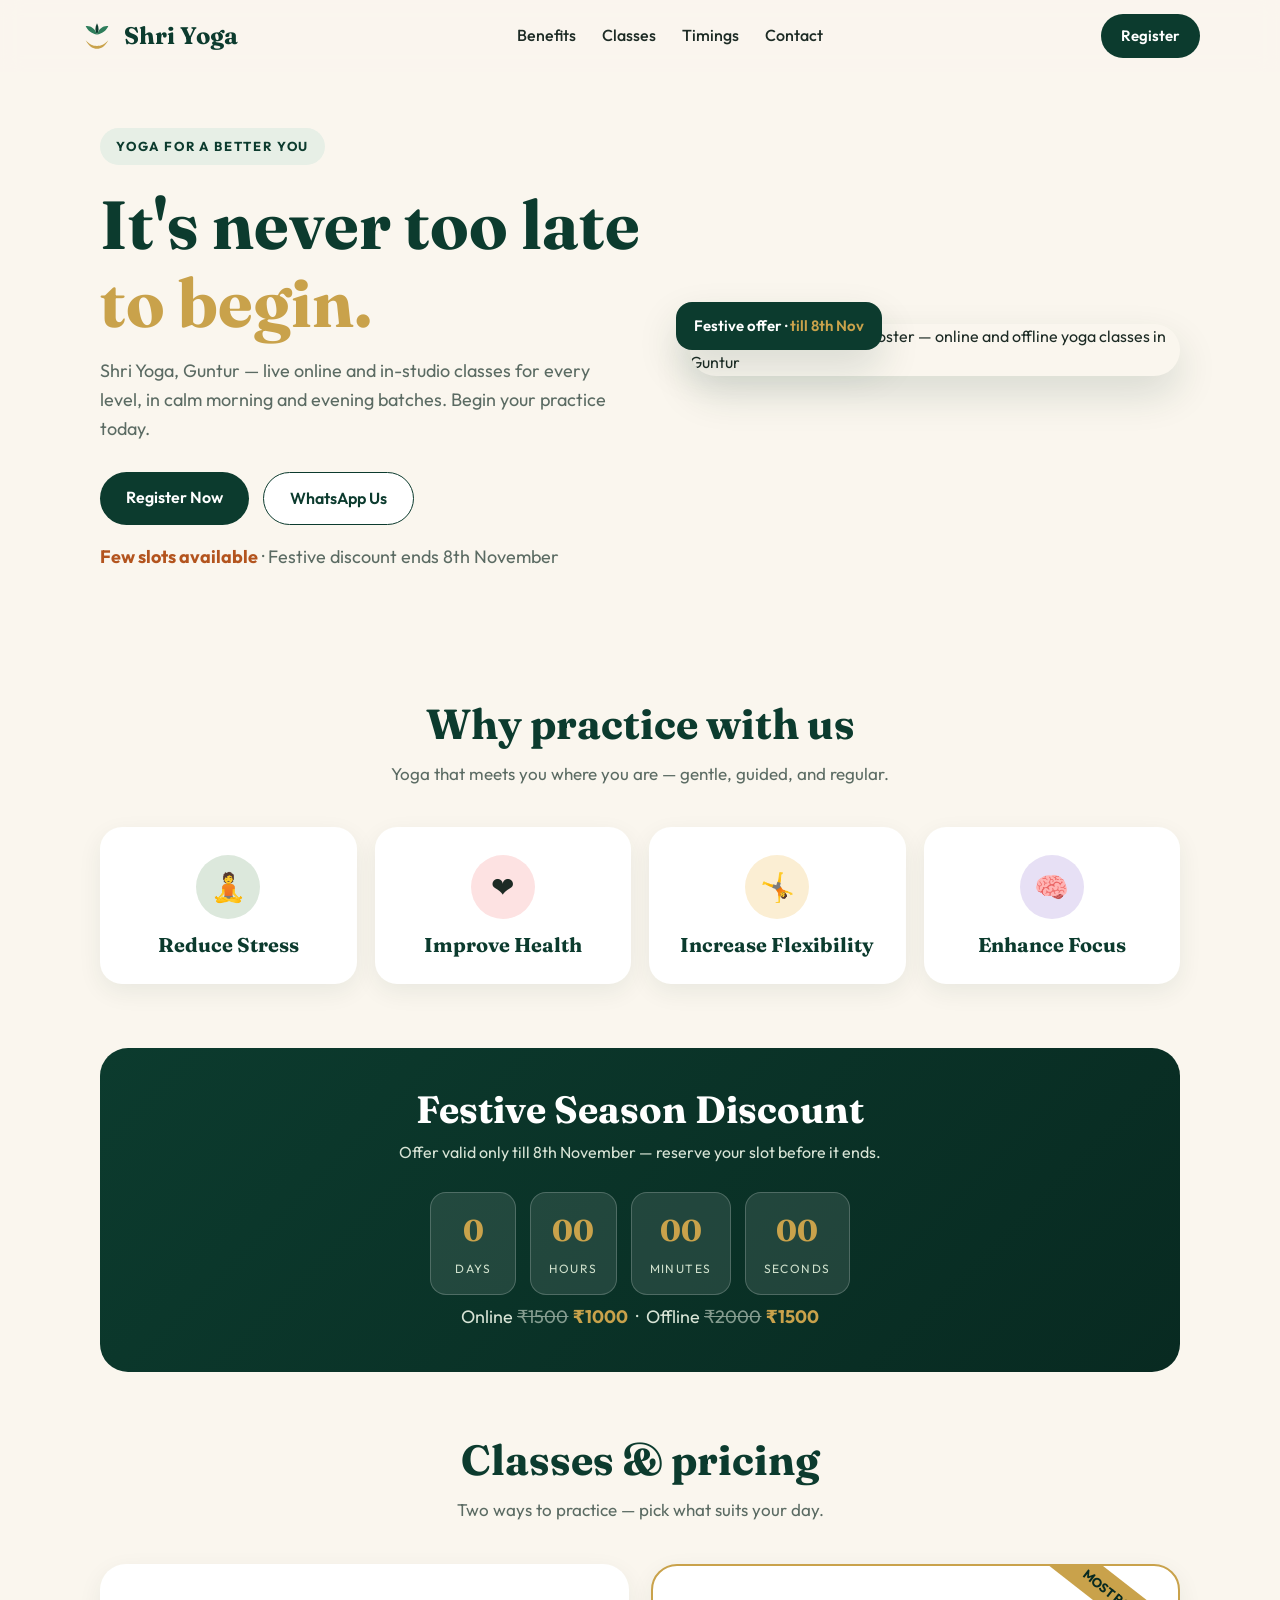
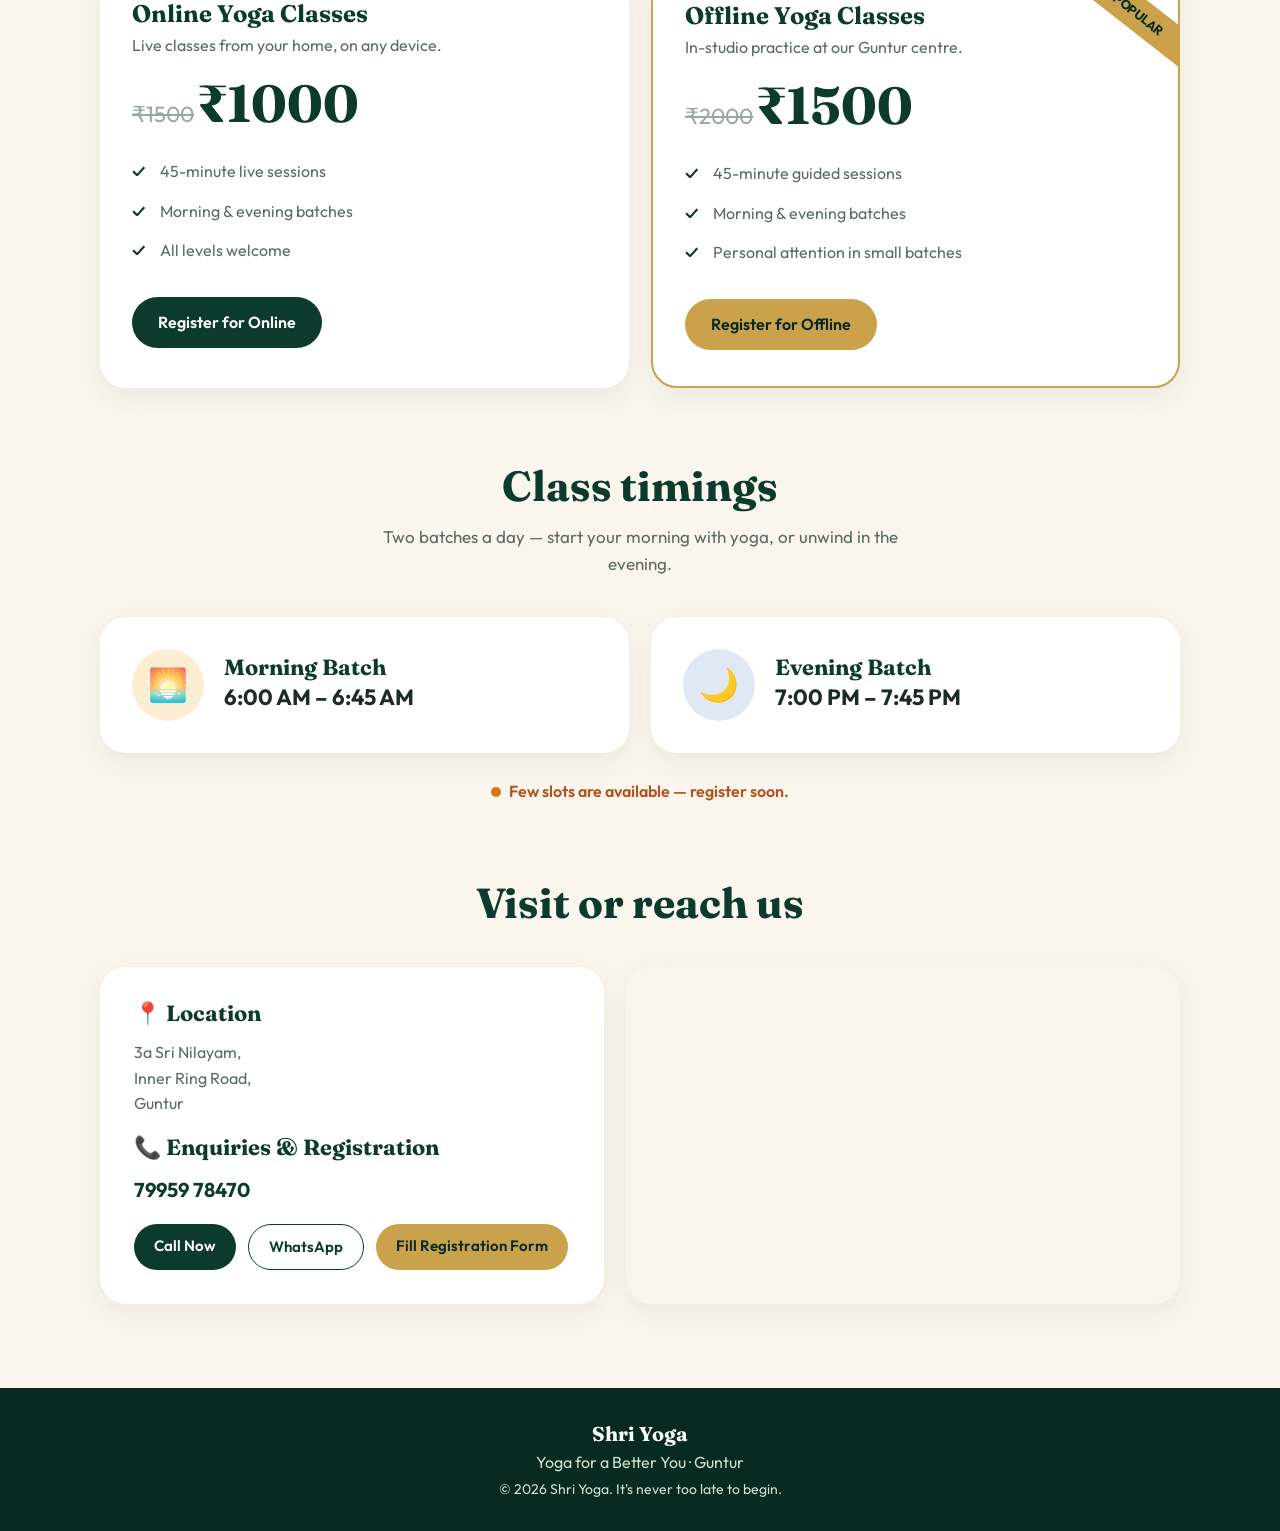
==== index.html @ a04694d4 "initial commit (seed)" ====
<!DOCTYPE html>
<html lang="en">
<head>
<meta charset="UTF-8">
<meta name="viewport" content="width=device-width, initial-scale=1.0">
<title>Shri Yoga, Guntur — Yoga for a Better You</title>
<meta name="description" content="Shri Yoga, Guntur. Online and offline yoga classes, morning and evening batches. Festive season discount till 8th November. It's never too late to begin.">
<link rel="preconnect" href="https://fonts.googleapis.com">
<link rel="preconnect" href="https://fonts.gstatic.com" crossorigin>
<link href="https://fonts.googleapis.com/css2?family=Fraunces:opsz,wght@9..144,500;9..144,600;9..144,700&family=Outfit:wght@400;500;600;700&display=swap" rel="stylesheet">
<style>
  :root{
    --green:#0c3b2e; --green-dark:#082a21; --green-soft:#e7efe6;
    --cream:#faf6ee; --cream-2:#f3ecdd; --gold:#c9a24b; --gold-soft:#f3e9c8;
    --ink:#1d2b25; --muted:#5b6b63; --white:#ffffff;
    --shadow:0 18px 40px rgba(12,59,46,.14); --radius:22px;
  }
  *{margin:0;padding:0;box-sizing:border-box}
  html{scroll-behavior:smooth}
  body{font-family:'Outfit',system-ui,sans-serif;background:var(--cream);color:var(--ink);line-height:1.6;overflow-x:hidden}
  h1,h2,h3{font-family:'Fraunces',Georgia,serif;color:var(--green);line-height:1.15}
  a{color:inherit}
  .wrap{max-width:1120px;margin:0 auto;padding:0 20px}
  /* Nav */
  nav{position:sticky;top:0;z-index:50;background:rgba(250,246,238,.9);backdrop-filter:blur(10px);transition:box-shadow .3s}
  nav.scrolled{box-shadow:0 8px 30px rgba(12,59,46,.12)}
  .nav-in{display:flex;align-items:center;justify-content:space-between;padding:14px 0}
  .logo{display:flex;align-items:center;gap:10px;font-family:'Fraunces',Georgia,serif;font-size:24px;font-weight:700;color:var(--green);text-decoration:none}
  .logo svg{width:34px;height:34px}
  .nav-links{display:flex;gap:26px;list-style:none}
  .nav-links a{text-decoration:none;font-weight:500;color:var(--ink)}
  .nav-links a:hover{color:var(--green)}
  .btn{display:inline-block;background:var(--green);color:#fff;text-decoration:none;font-weight:600;padding:13px 26px;border-radius:999px;transition:transform .25s,box-shadow .25s,background .25s}
  .btn:hover{transform:translateY(-2px);box-shadow:0 12px 24px rgba(12,59,46,.28);background:var(--green-dark)}
  .btn.gold{background:var(--gold);color:var(--green-dark)}
  .btn.gold:hover{background:#b8913a}
  .btn.light{background:#fff;color:var(--green);border:1.5px solid var(--green)}
  .btn.small{padding:10px 20px;font-size:15px}
  /* Hero */
  .hero{padding:56px 0 64px;position:relative}
  .hero-grid{display:grid;grid-template-columns:1.05fr .95fr;gap:48px;align-items:center}
  .eyebrow{display:inline-block;background:var(--green-soft);color:var(--green);font-weight:700;letter-spacing:.14em;text-transform:uppercase;font-size:13px;padding:8px 16px;border-radius:999px}
  .hero h1{font-size:clamp(42px,6vw,68px);margin:20px 0 16px}
  .hero h1 em{color:var(--gold);font-style:normal}
  .hero p{font-size:18px;color:var(--muted);max-width:520px}
  .hero-cta{display:flex;gap:14px;flex-wrap:wrap;margin-top:28px}
  .hero-note{margin-top:18px;font-size:14px;color:var(--muted)}
  .hero-note b{color:#b3541e}
  .hero-img{position:relative}
  .hero-img img{width:100%;border-radius:28px;box-shadow:var(--shadow);display:block;animation:floaty 6s ease-in-out infinite}
  @keyframes floaty{0%,100%{transform:translateY(0)}50%{transform:translateY(-10px)}}
  .float-badge{position:absolute;left:-14px;bottom:26px;background:var(--green);color:#fff;padding:12px 18px;border-radius:16px;box-shadow:var(--shadow);font-weight:600;font-size:15px}
  .float-badge span{color:var(--gold)}
  /* Reveal on scroll */
  .reveal{opacity:0;transform:translateY(26px);transition:opacity .7s ease,transform .7s ease}
  .reveal.visible{opacity:1;transform:none}
  /* Benefits */
  .section{padding:64px 0}
  .section h2{font-size:clamp(30px,4vw,42px);text-align:center}
  .section .sub{text-align:center;color:var(--muted);max-width:560px;margin:12px auto 0;font-size:17px}
  .benefits{display:grid;grid-template-columns:repeat(4,1fr);gap:18px;margin-top:40px}
  .benefit{background:#fff;border-radius:var(--radius);padding:28px 20px;text-align:center;box-shadow:0 8px 24px rgba(12,59,46,.07);transition:transform .3s,box-shadow .3s}
  .benefit:hover{transform:translateY(-6px);box-shadow:var(--shadow)}
  .benefit .ic{width:64px;height:64px;border-radius:50%;display:flex;align-items:center;justify-content:center;margin:0 auto 14px;font-size:28px}
  .benefit h3{font-size:20px}
  /* Offer banner */
  .offer{background:linear-gradient(135deg,var(--green),var(--green-dark));border-radius:28px;color:#fff;padding:40px;text-align:center;position:relative;overflow:hidden}
  .offer h2{color:#fff;font-size:clamp(28px,4vw,38px)}
  .offer p{color:#d8e4d6;margin-top:8px}
  .countdown{display:flex;gap:14px;justify-content:center;margin-top:26px;flex-wrap:wrap}
  .cd{background:rgba(255,255,255,.1);border:1px solid rgba(255,255,255,.2);border-radius:16px;padding:14px 18px;min-width:86px}
  .cd b{display:block;font-size:30px;font-family:'Fraunces',Georgia,serif;color:var(--gold)}
  .cd span{font-size:12px;letter-spacing:.12em;text-transform:uppercase;color:#cfe0cc}
  .offer-prices{margin-top:24px;font-size:18px}
  .offer-prices s{opacity:.6}
  .offer-prices b{color:var(--gold)}
  /* Pricing */
  .pricing{display:grid;grid-template-columns:1fr 1fr;gap:22px;margin-top:40px}
  .price-card{background:#fff;border-radius:26px;padding:36px 32px;box-shadow:0 8px 24px rgba(12,59,46,.07);position:relative;overflow:hidden;transition:transform .3s,box-shadow .3s}
  .price-card:hover{transform:translateY(-6px);box-shadow:var(--shadow)}
  .price-card.featured{border:2px solid var(--gold)}
  .tag{position:absolute;top:20px;right:-34px;transform:rotate(38deg);background:var(--gold);color:var(--green-dark);font-weight:700;font-size:13px;padding:6px 40px}
  .price-card h3{font-size:24px}
  .price-card .mode{color:var(--muted);margin:6px 0 18px}
  .price-row{margin:14px 0 4px}
  .price-row s{color:#9aa79f;font-size:22px}
  .price-row .now{font-family:'Fraunces',Georgia,serif;font-size:52px;color:var(--green);font-weight:700;line-height:1}
  .price-card ul{list-style:none;margin:20px 0 26px;color:var(--muted)}
  .price-card li{padding:7px 0 7px 28px;position:relative}
  .price-card li::before{content:"✓";position:absolute;left:0;color:var(--green);font-weight:700}
  /* Timings */
  .timings{display:grid;grid-template-columns:1fr 1fr;gap:22px;margin-top:40px}
  .time-card{background:#fff;border-radius:26px;padding:32px;display:flex;gap:20px;align-items:center;box-shadow:0 8px 24px rgba(12,59,46,.07);transition:transform .3s}
  .time-card:hover{transform:translateY(-4px)}
  .time-ic{width:72px;height:72px;flex:none;border-radius:50%;display:flex;align-items:center;justify-content:center;font-size:32px}
  .time-card h3{font-size:22px}
  .time-card .t{font-size:22px;font-weight:700;color:var(--ink)}
  .slots{text-align:center;margin-top:26px;font-weight:600;color:#b3541e}
  .pulse{display:inline-block;width:10px;height:10px;background:#d97706;border-radius:50%;margin-right:8px;animation:pulse 1.6s infinite}
  @keyframes pulse{0%{box-shadow:0 0 0 0 rgba(217,119,6,.5)}70%{box-shadow:0 0 0 10px rgba(217,119,6,0)}100%{box-shadow:0 0 0 0 rgba(217,119,6,0)}}
  /* Contact */
  .contact-grid{display:grid;grid-template-columns:1fr 1.1fr;gap:22px;margin-top:40px;align-items:stretch}
  .contact-card{background:#fff;border-radius:26px;padding:34px;box-shadow:0 8px 24px rgba(12,59,46,.07)}
  .contact-card h3{font-size:22px;margin-bottom:14px}
  .contact-card p{color:var(--muted);margin-bottom:18px}
  .contact-actions{display:flex;gap:12px;flex-wrap:wrap}
  .map{border:0;width:100%;height:100%;min-height:320px;border-radius:26px;box-shadow:0 8px 24px rgba(12,59,46,.07)}
  footer{background:var(--green-dark);color:#cfe0cc;text-align:center;padding:30px 20px;margin-top:20px}
  footer b{color:#fff;font-family:'Fraunces',Georgia,serif;font-size:20px}
  @media(max-width:820px){
    .hero-grid,.pricing,.timings,.contact-grid{grid-template-columns:1fr}
    .benefits{grid-template-columns:1fr 1fr}
    .nav-links{display:none}
    .hero{padding-top:36px}
    .float-badge{left:10px}
  }
</style>
</head>
<body>

<nav id="nav">
  <div class="wrap nav-in">
    <a class="logo" href="#top">
      <svg viewBox="0 0 48 48" fill="none" aria-hidden="true"><path d="M24 6c3 6 3 11 0 16-3-5-3-10 0-16Z" fill="#0c3b2e"/><path d="M24 22c-7-1-13-5-16-12 7-1 13 3 16 12Zm0 0c7-1 13-5 16-12-7-1-13 3-16 12Z" fill="#2e7d5b"/><path d="M8 30c6 6 10 8 16 8s10-2 16-8c-5 9-10 12-16 12S13 39 8 30Z" fill="#c9a24b"/></svg>
      Shri Yoga
    </a>
    <ul class="nav-links">
      <li><a href="#benefits">Benefits</a></li>
      <li><a href="#classes">Classes</a></li>
      <li><a href="#timings">Timings</a></li>
      <li><a href="#contact">Contact</a></li>
    </ul>
    <a class="btn small" href="https://forms.gle/aTSgxCUhNtvd9ntq8" target="_blank" rel="noopener">Register</a>
  </div>
</nav>

<header class="hero" id="top">
  <div class="wrap hero-grid">
    <div>
      <span class="eyebrow">Yoga for a Better You</span>
      <h1>It's never too late <em>to begin.</em></h1>
      <p>Shri Yoga, Guntur — live online and in-studio classes for every level, in calm morning and evening batches. Begin your practice today.</p>
      <div class="hero-cta">
        <a class="btn" href="https://forms.gle/aTSgxCUhNtvd9ntq8" target="_blank" rel="noopener">Register Now</a>
        <a class="btn light" href="https://wa.me/917995978470?text=Hi%20Shri%20Yoga!%20I%27d%20like%20to%20register%20for%20yoga%20classes." target="_blank" rel="noopener">WhatsApp Us</a>
      </div>
      <p class="hero-note"><b>Few slots available</b> · Festive discount ends 8th November</p>
    </div>
    <div class="hero-img">
      <img src="poster.jpg" alt="Shri Yoga festive offer poster — online and offline yoga classes in Guntur">
      <div class="float-badge">Festive offer · <span>till 8th Nov</span></div>
    </div>
  </div>
</header>

<section class="section" id="benefits">
  <div class="wrap">
    <h2 class="reveal">Why practice with us</h2>
    <p class="sub reveal">Yoga that meets you where you are — gentle, guided, and regular.</p>
    <div class="benefits">
      <div class="benefit reveal"><div class="ic" style="background:#dce8dc">🧘</div><h3>Reduce Stress</h3></div>
      <div class="benefit reveal"><div class="ic" style="background:#fde2e2">❤️</div><h3>Improve Health</h3></div>
      <div class="benefit reveal"><div class="ic" style="background:#fbeed3">🤸</div><h3>Increase Flexibility</h3></div>
      <div class="benefit reveal"><div class="ic" style="background:#e7e0f5">🧠</div><h3>Enhance Focus</h3></div>
    </div>
  </div>
</section>

<section class="wrap">
  <div class="offer reveal">
    <h2>Festive Season Discount</h2>
    <p>Offer valid only till 8th November — reserve your slot before it ends.</p>
    <div class="countdown" id="countdown">
      <div class="cd"><b id="cd-d">–</b><span>Days</span></div>
      <div class="cd"><b id="cd-h">–</b><span>Hours</span></div>
      <div class="cd"><b id="cd-m">–</b><span>Minutes</span></div>
      <div class="cd"><b id="cd-s">–</b><span>Seconds</span></div>
    </div>
    <p class="offer-prices">Online <s>₹1500</s> <b>₹1000</b> &nbsp;·&nbsp; Offline <s>₹2000</s> <b>₹1500</b></p>
  </div>
</section>

<section class="section" id="classes">
  <div class="wrap">
    <h2 class="reveal">Classes &amp; pricing</h2>
    <p class="sub reveal">Two ways to practice — pick what suits your day.</p>
    <div class="pricing">
      <div class="price-card reveal">
        <h3>Online Yoga Classes</h3>
        <p class="mode">Live classes from your home, on any device.</p>
        <div class="price-row"><s>₹1500</s> <span class="now">₹1000</span></div>
        <ul>
          <li>45-minute live sessions</li>
          <li>Morning &amp; evening batches</li>
          <li>All levels welcome</li>
        </ul>
        <a class="btn" href="https://forms.gle/aTSgxCUhNtvd9ntq8" target="_blank" rel="noopener">Register for Online</a>
      </div>
      <div class="price-card featured reveal">
        <div class="tag">MOST POPULAR</div>
        <h3>Offline Yoga Classes</h3>
        <p class="mode">In-studio practice at our Guntur centre.</p>
        <div class="price-row"><s>₹2000</s> <span class="now">₹1500</span></div>
        <ul>
          <li>45-minute guided sessions</li>
          <li>Morning &amp; evening batches</li>
          <li>Personal attention in small batches</li>
        </ul>
        <a class="btn gold" href="https://forms.gle/aTSgxCUhNtvd9ntq8" target="_blank" rel="noopener">Register for Offline</a>
      </div>
    </div>
  </div>
</section>

<section class="section" id="timings" style="padding-top:10px">
  <div class="wrap">
    <h2 class="reveal">Class timings</h2>
    <p class="sub reveal">Two batches a day — start your morning with yoga, or unwind in the evening.</p>
    <div class="timings">
      <div class="time-card reveal">
        <div class="time-ic" style="background:#fbeed3">🌅</div>
        <div><h3>Morning Batch</h3><p class="t">6:00 AM – 6:45 AM</p></div>
      </div>
      <div class="time-card reveal">
        <div class="time-ic" style="background:#e0e8f5">🌙</div>
        <div><h3>Evening Batch</h3><p class="t">7:00 PM – 7:45 PM</p></div>
      </div>
    </div>
    <p class="slots reveal"><span class="pulse"></span>Few slots are available — register soon.</p>
  </div>
</section>

<section class="section" id="contact" style="padding-top:10px">
  <div class="wrap">
    <h2 class="reveal">Visit or reach us</h2>
    <div class="contact-grid">
      <div class="contact-card reveal">
        <h3>📍 Location</h3>
        <p>3a Sri Nilayam,<br>Inner Ring Road,<br>Guntur</p>
        <h3>📞 Enquiries &amp; Registration</h3>
        <p><a href="tel:+917995978470" style="font-weight:700;font-size:20px;color:var(--green);text-decoration:none">79959 78470</a></p>
        <div class="contact-actions">
          <a class="btn small" href="tel:+917995978470">Call Now</a>
          <a class="btn small light" href="https://wa.me/917995978470?text=Hi%20Shri%20Yoga!%20I%27d%20like%20to%20register%20for%20yoga%20classes." target="_blank" rel="noopener">WhatsApp</a>
          <a class="btn small gold" href="https://forms.gle/aTSgxCUhNtvd9ntq8" target="_blank" rel="noopener">Fill Registration Form</a>
        </div>
      </div>
      <iframe class="map reveal" title="Shri Yoga location map — Inner Ring Road, Guntur" src="https://www.google.com/maps?q=Inner+Ring+Road,+Guntur&output=embed" loading="lazy" referrerpolicy="no-referrer-when-downgrade"></iframe>
    </div>
  </div>
</section>

<footer>
  <b>Shri Yoga</b><br>
  Yoga for a Better You · Guntur<br>
  <span style="font-size:14px">© 2026 Shri Yoga. It's never too late to begin.</span>
</footer>

<script>
  // Scroll reveal
  const io = new IntersectionObserver(es => es.forEach(e => {
    if (e.isIntersecting) { e.target.classList.add('visible'); io.unobserve(e.target); }
  }), { threshold: 0.12 });
  document.querySelectorAll('.reveal').forEach(el => io.observe(el));

  // Nav shadow on scroll
  const nav = document.getElementById('nav');
  addEventListener('scroll', () => nav.classList.toggle('scrolled', scrollY > 10), { passive: true });

  // Festive offer countdown — ends 8 Nov 2026, 11:59 PM IST
  const end = new Date('2026-11-08T23:59:59+05:30').getTime();
  function tick() {
    let d = end - Date.now();
    if (d < 0) d = 0;
    const days = Math.floor(d / 86400000);
    const hrs = Math.floor(d % 86400000 / 3600000);
    const min = Math.floor(d % 3600000 / 60000);
    const sec = Math.floor(d % 60000 / 1000);
    document.getElementById('cd-d').textContent = days;
    document.getElementById('cd-h').textContent = String(hrs).padStart(2, '0');
    document.getElementById('cd-m').textContent = String(min).padStart(2, '0');
    document.getElementById('cd-s').textContent = String(sec).padStart(2, '0');
  }
  tick(); setInterval(tick, 1000);
</script>
</body>
</html>
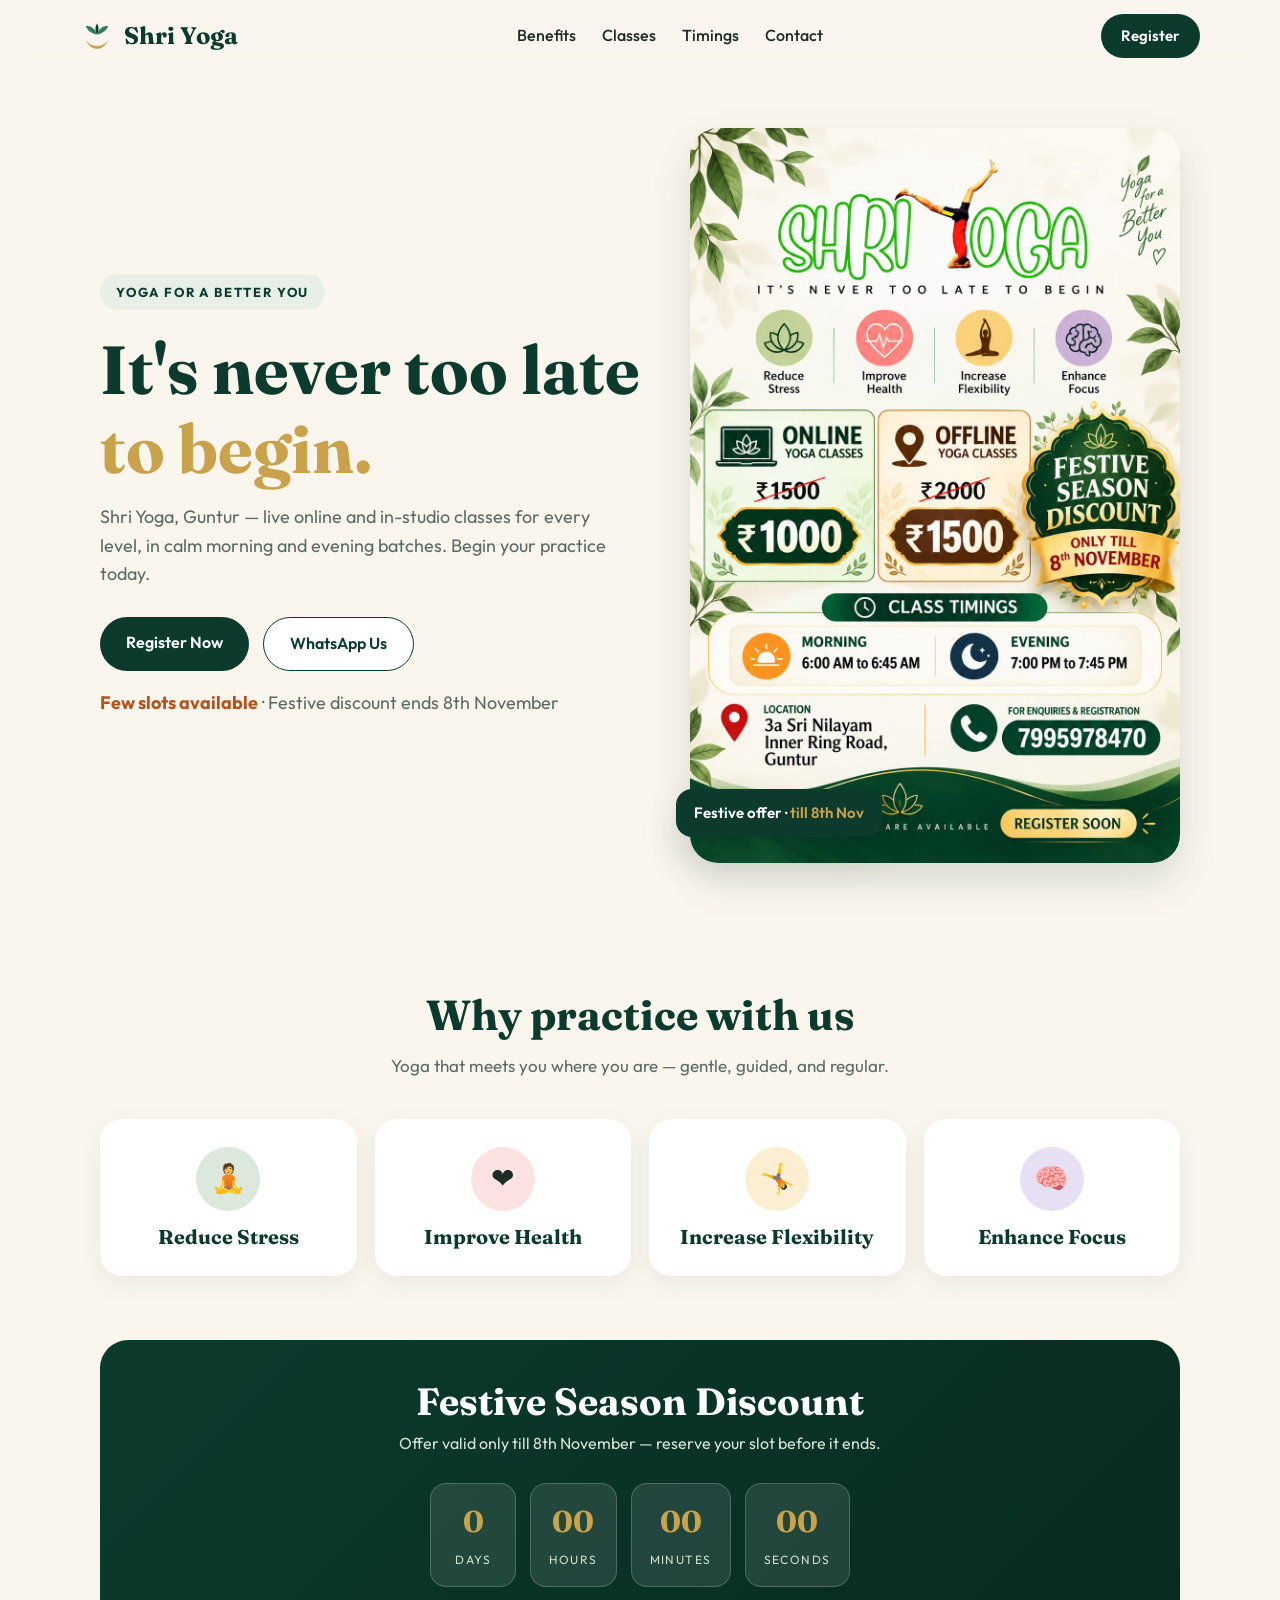
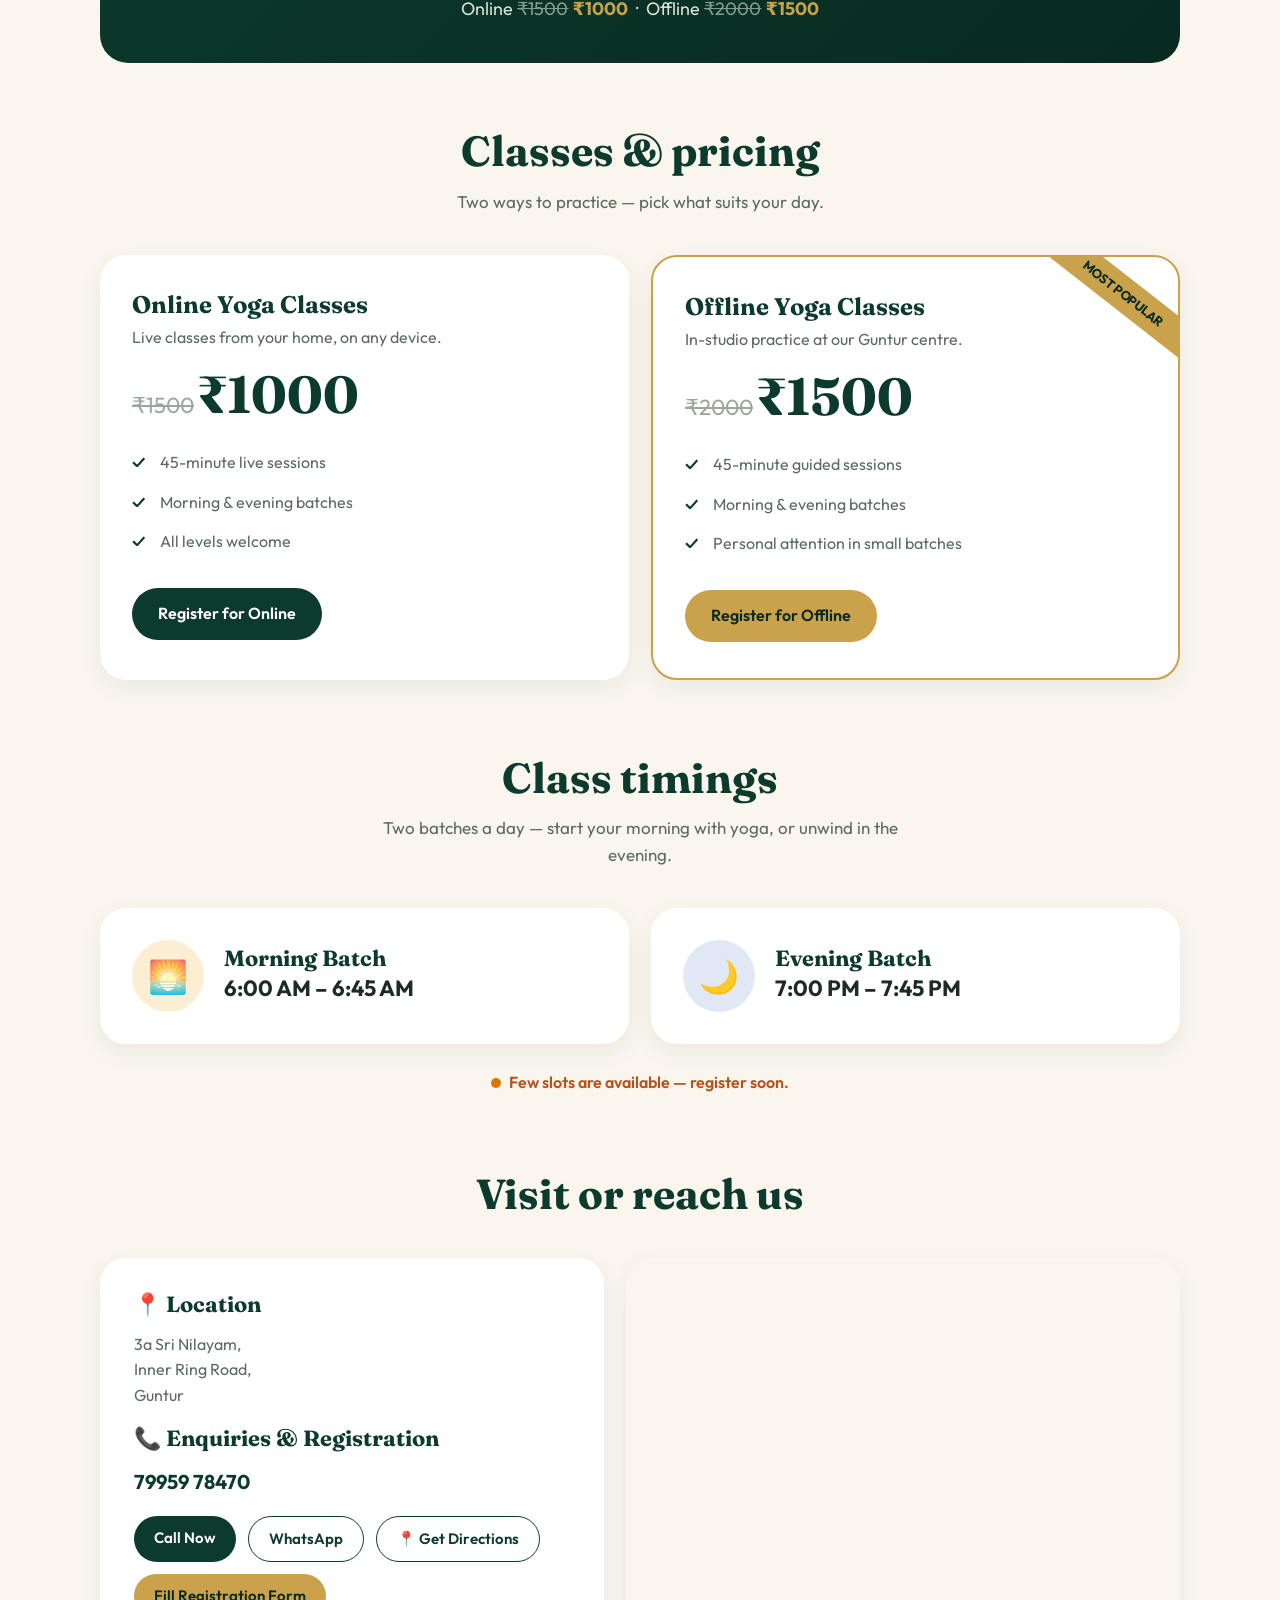
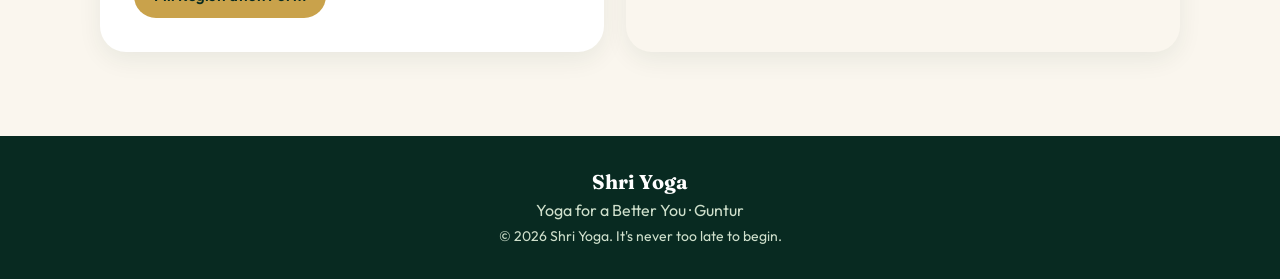
==== commit e55102d3: "Add Google Maps directions link and exact studio location map" ====
--- a/index.html
+++ b/index.html
@@ -242,10 +242,11 @@
         <div class="contact-actions">
           <a class="btn small" href="tel:+917995978470">Call Now</a>
           <a class="btn small light" href="https://wa.me/917995978470?text=Hi%20Shri%20Yoga!%20I%27d%20like%20to%20register%20for%20yoga%20classes." target="_blank" rel="noopener">WhatsApp</a>
+          <a class="btn small light" href="https://maps.app.goo.gl/QySuCNKj5WNnwrUv6" target="_blank" rel="noopener">📍 Get Directions</a>
           <a class="btn small gold" href="https://forms.gle/aTSgxCUhNtvd9ntq8" target="_blank" rel="noopener">Fill Registration Form</a>
         </div>
       </div>
-      <iframe class="map reveal" title="Shri Yoga location map — Inner Ring Road, Guntur" src="https://www.google.com/maps?q=Inner+Ring+Road,+Guntur&output=embed" loading="lazy" referrerpolicy="no-referrer-when-downgrade"></iframe>
+      <iframe class="map reveal" title="Shri Yoga location map — Sri Nilayam, Gorantla, Guntur" src="https://www.google.com/maps?q=Shri+Yoga,+Sri+Nilayam,+Gorantla,+Guntur,+Andhra+Pradesh+522034&output=embed" loading="lazy" referrerpolicy="no-referrer-when-downgrade"></iframe>
     </div>
   </div>
 </section>
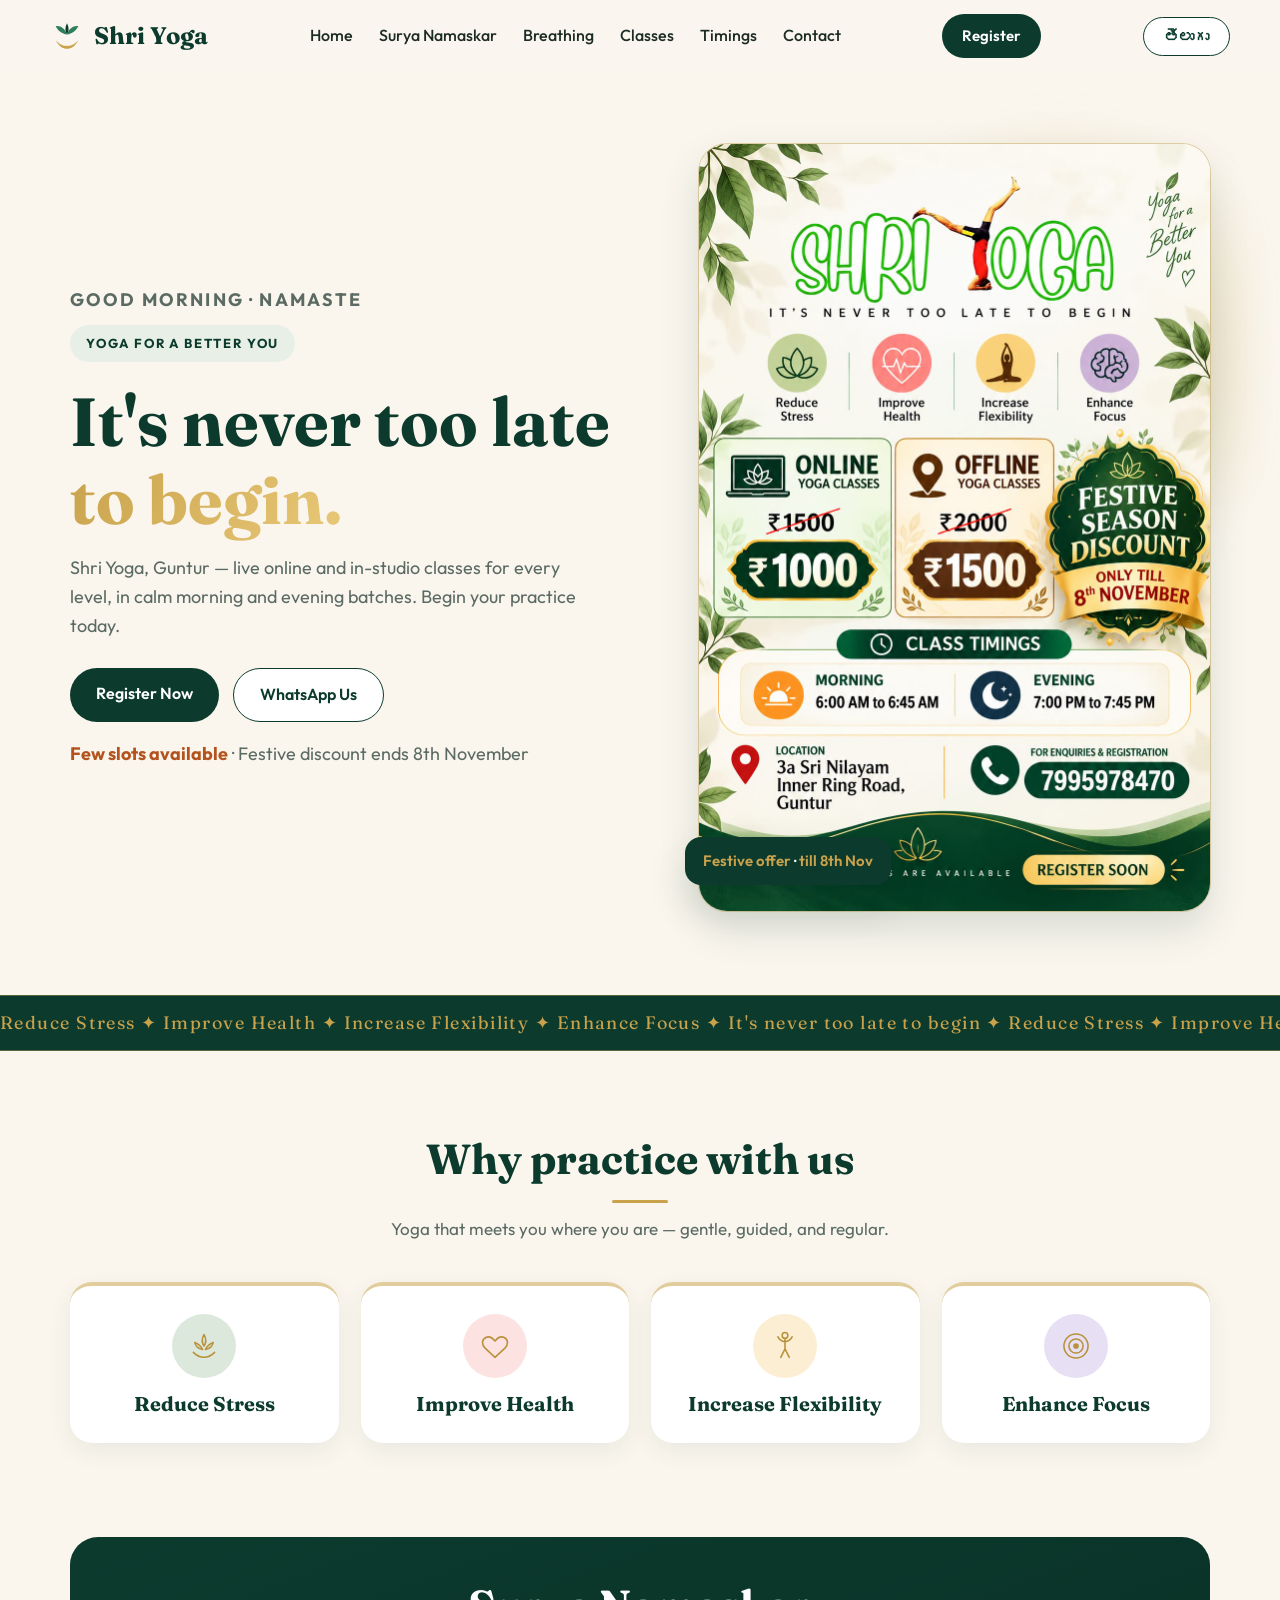
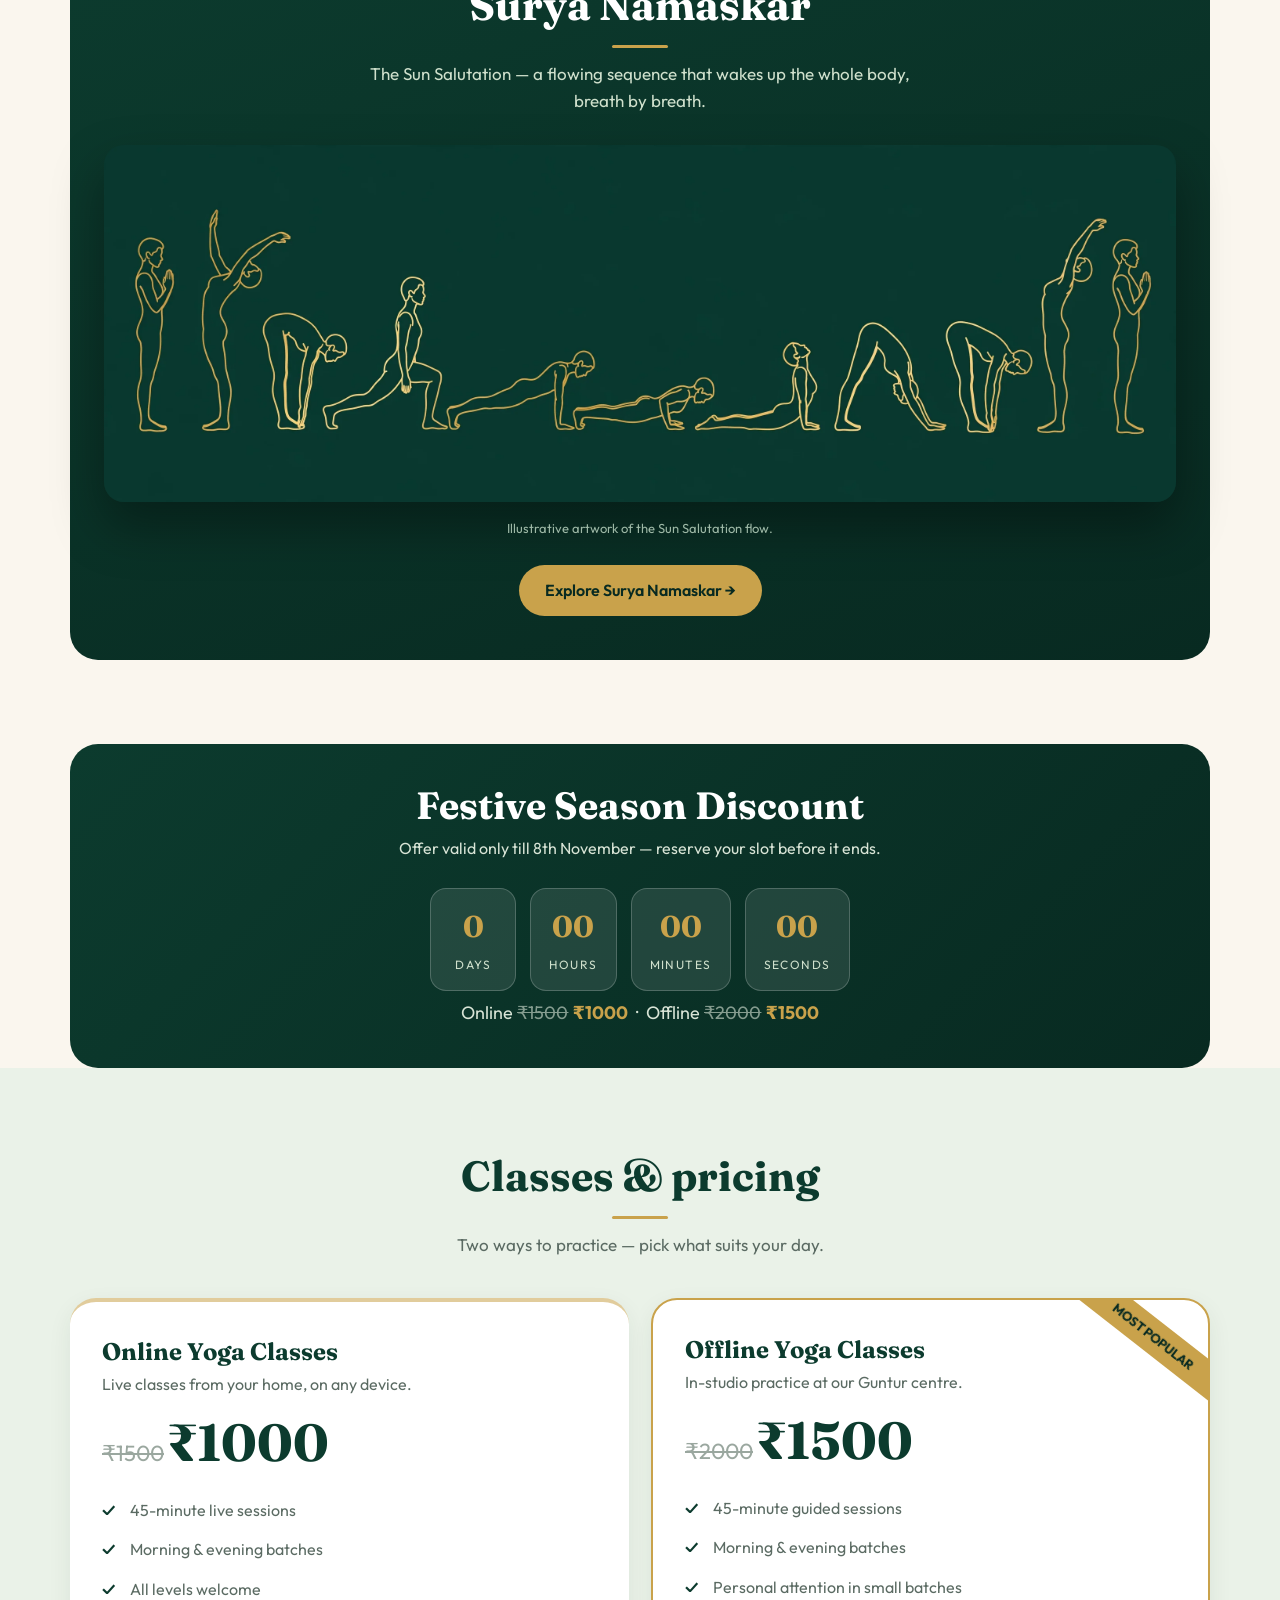
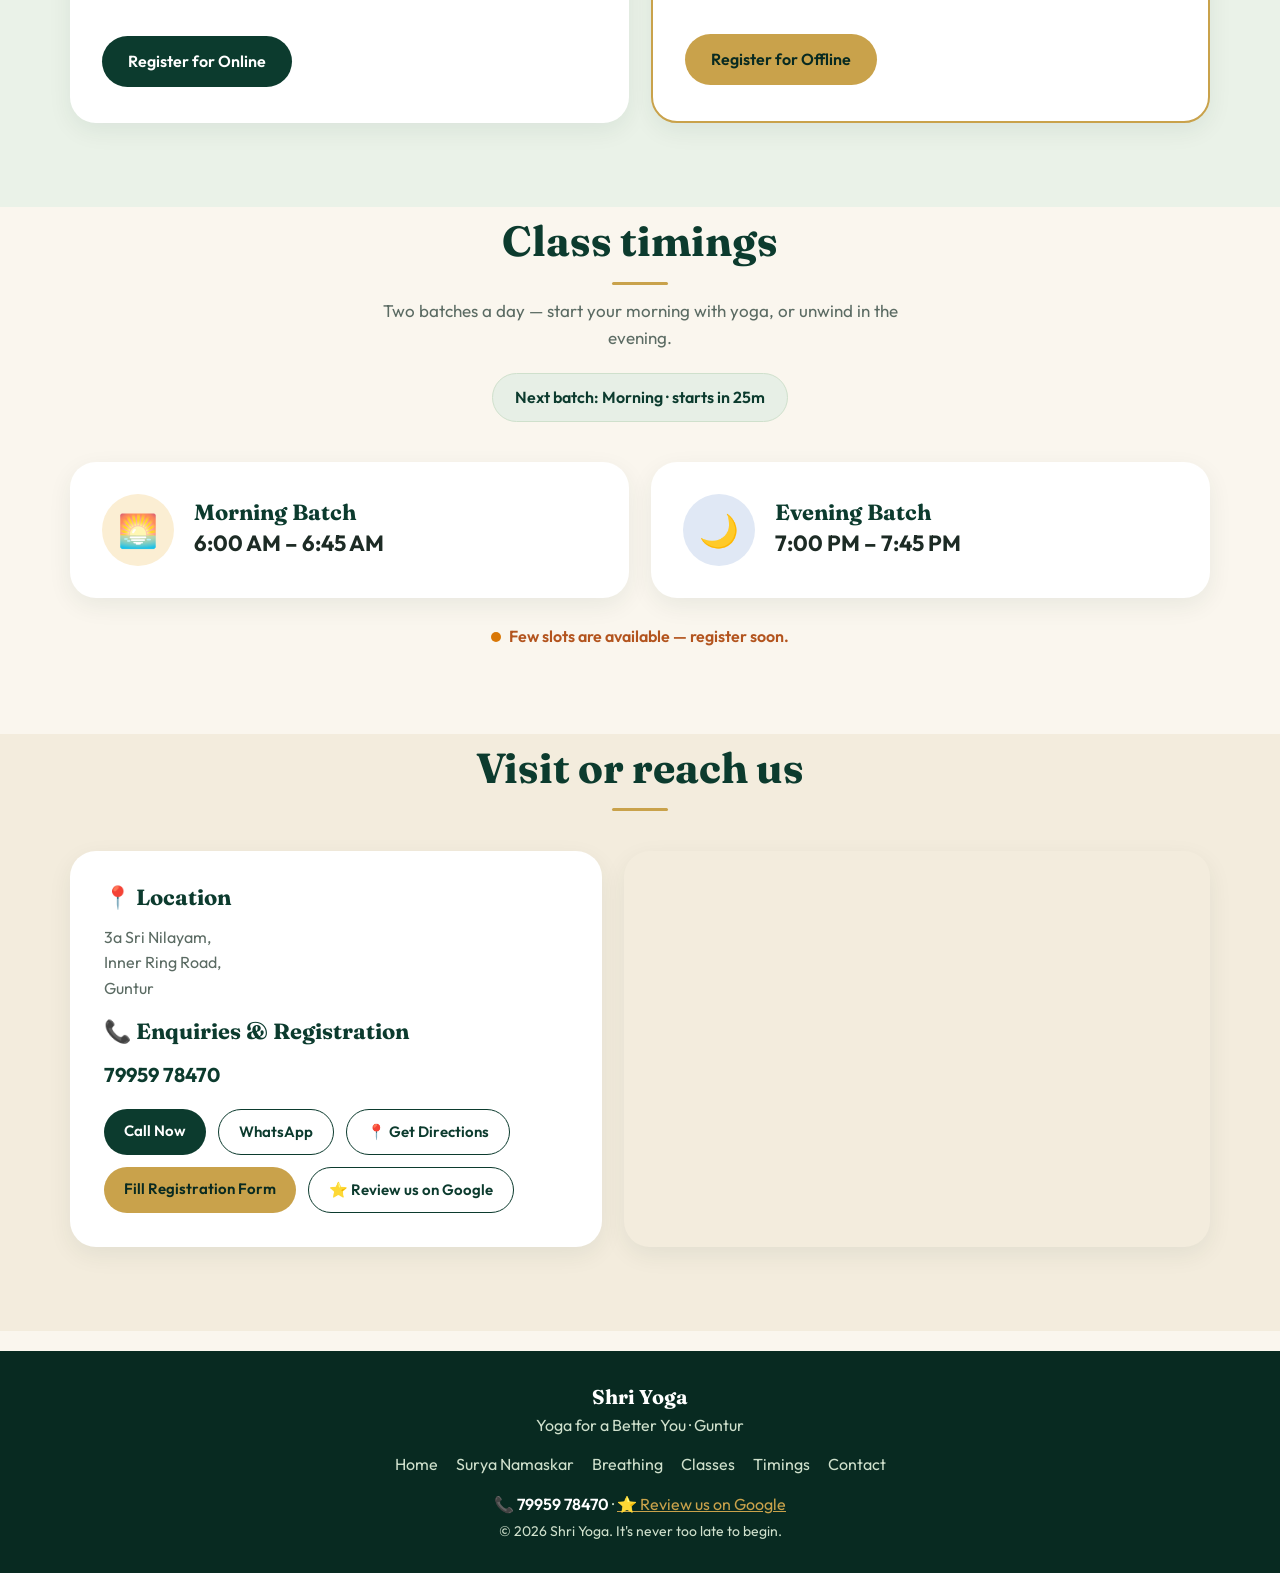
==== commit 30322339: "Menu site: neat home plus Surya and Breathing pages" ====
--- a/index.html
+++ b/index.html
@@ -5,138 +5,44 @@
 <meta name="viewport" content="width=device-width, initial-scale=1.0">
 <title>Shri Yoga, Guntur — Yoga for a Better You</title>
 <meta name="description" content="Shri Yoga, Guntur. Online and offline yoga classes, morning and evening batches. Festive season discount till 8th November. It's never too late to begin.">
+<meta property="og:title" content="Shri Yoga, Guntur — Yoga for a Better You">
+<meta property="og:description" content="Online ₹1000 & offline ₹1500 yoga classes in Guntur. Morning 6:00–6:45 AM, evening 7:00–7:45 PM. Festive discount till 8th November.">
+<meta property="og:type" content="website">
+<meta property="og:url" content="https://pavantejan.github.io/Shri-Yoga/">
+<meta property="og:image" content="https://pavantejan.github.io/Shri-Yoga/poster.jpg">
+<meta name="twitter:card" content="summary_large_image">
+<link rel="icon" href="data:image/svg+xml,<svg xmlns='http://www.w3.org/2000/svg' viewBox='0 0 64 64'><rect width='64' height='64' rx='14' fill='%230c3b2e'/><path d='M32 12c4.5 8 4.5 15 0 22-4.5-7-4.5-14 0-22Z' fill='%23c9a24b'/><path d='M14 26c6 2 11 7 14 13-7-1-12-6-14-13Zm36 0c-6 2-11 7-14 13 7-1 12-6 14-13Z' fill='%23c9a24b'/><path d='M12 40c6 6 13 9 20 9s14-3 20-9c-5 8-12 12-20 12S17 48 12 40Z' fill='%23c9a24b'/></svg>">
 <link rel="preconnect" href="https://fonts.googleapis.com">
 <link rel="preconnect" href="https://fonts.gstatic.com" crossorigin>
 <link href="https://fonts.googleapis.com/css2?family=Fraunces:opsz,wght@9..144,500;9..144,600;9..144,700&family=Outfit:wght@400;500;600;700&display=swap" rel="stylesheet">
-<style>
-  :root{
-    --green:#0c3b2e; --green-dark:#082a21; --green-soft:#e7efe6;
-    --cream:#faf6ee; --cream-2:#f3ecdd; --gold:#c9a24b; --gold-soft:#f3e9c8;
-    --ink:#1d2b25; --muted:#5b6b63; --white:#ffffff;
-    --shadow:0 18px 40px rgba(12,59,46,.14); --radius:22px;
-  }
-  *{margin:0;padding:0;box-sizing:border-box}
-  html{scroll-behavior:smooth}
-  body{font-family:'Outfit',system-ui,sans-serif;background:var(--cream);color:var(--ink);line-height:1.6;overflow-x:hidden}
-  h1,h2,h3{font-family:'Fraunces',Georgia,serif;color:var(--green);line-height:1.15}
-  a{color:inherit}
-  .wrap{max-width:1120px;margin:0 auto;padding:0 20px}
-  /* Nav */
-  nav{position:sticky;top:0;z-index:50;background:rgba(250,246,238,.9);backdrop-filter:blur(10px);transition:box-shadow .3s}
-  nav.scrolled{box-shadow:0 8px 30px rgba(12,59,46,.12)}
-  .nav-in{display:flex;align-items:center;justify-content:space-between;padding:14px 0}
-  .logo{display:flex;align-items:center;gap:10px;font-family:'Fraunces',Georgia,serif;font-size:24px;font-weight:700;color:var(--green);text-decoration:none}
-  .logo svg{width:34px;height:34px}
-  .nav-links{display:flex;gap:26px;list-style:none}
-  .nav-links a{text-decoration:none;font-weight:500;color:var(--ink)}
-  .nav-links a:hover{color:var(--green)}
-  .btn{display:inline-block;background:var(--green);color:#fff;text-decoration:none;font-weight:600;padding:13px 26px;border-radius:999px;transition:transform .25s,box-shadow .25s,background .25s}
-  .btn:hover{transform:translateY(-2px);box-shadow:0 12px 24px rgba(12,59,46,.28);background:var(--green-dark)}
-  .btn.gold{background:var(--gold);color:var(--green-dark)}
-  .btn.gold:hover{background:#b8913a}
-  .btn.light{background:#fff;color:var(--green);border:1.5px solid var(--green)}
-  .btn.small{padding:10px 20px;font-size:15px}
-  /* Hero */
-  .hero{padding:56px 0 64px;position:relative}
-  .hero-grid{display:grid;grid-template-columns:1.05fr .95fr;gap:48px;align-items:center}
-  .eyebrow{display:inline-block;background:var(--green-soft);color:var(--green);font-weight:700;letter-spacing:.14em;text-transform:uppercase;font-size:13px;padding:8px 16px;border-radius:999px}
-  .hero h1{font-size:clamp(42px,6vw,68px);margin:20px 0 16px}
-  .hero h1 em{color:var(--gold);font-style:normal}
-  .hero p{font-size:18px;color:var(--muted);max-width:520px}
-  .hero-cta{display:flex;gap:14px;flex-wrap:wrap;margin-top:28px}
-  .hero-note{margin-top:18px;font-size:14px;color:var(--muted)}
-  .hero-note b{color:#b3541e}
-  .hero-img{position:relative}
-  .hero-img img{width:100%;border-radius:28px;box-shadow:var(--shadow);display:block;animation:floaty 6s ease-in-out infinite}
-  @keyframes floaty{0%,100%{transform:translateY(0)}50%{transform:translateY(-10px)}}
-  .float-badge{position:absolute;left:-14px;bottom:26px;background:var(--green);color:#fff;padding:12px 18px;border-radius:16px;box-shadow:var(--shadow);font-weight:600;font-size:15px}
-  .float-badge span{color:var(--gold)}
-  /* Reveal on scroll */
-  .reveal{opacity:0;transform:translateY(26px);transition:opacity .7s ease,transform .7s ease}
-  .reveal.visible{opacity:1;transform:none}
-  /* Benefits */
-  .section{padding:64px 0}
-  .section h2{font-size:clamp(30px,4vw,42px);text-align:center}
-  .section .sub{text-align:center;color:var(--muted);max-width:560px;margin:12px auto 0;font-size:17px}
-  .benefits{display:grid;grid-template-columns:repeat(4,1fr);gap:18px;margin-top:40px}
-  .benefit{background:#fff;border-radius:var(--radius);padding:28px 20px;text-align:center;box-shadow:0 8px 24px rgba(12,59,46,.07);transition:transform .3s,box-shadow .3s}
-  .benefit:hover{transform:translateY(-6px);box-shadow:var(--shadow)}
-  .benefit .ic{width:64px;height:64px;border-radius:50%;display:flex;align-items:center;justify-content:center;margin:0 auto 14px;font-size:28px}
-  .benefit h3{font-size:20px}
-  /* Offer banner */
-  .offer{background:linear-gradient(135deg,var(--green),var(--green-dark));border-radius:28px;color:#fff;padding:40px;text-align:center;position:relative;overflow:hidden}
-  .offer h2{color:#fff;font-size:clamp(28px,4vw,38px)}
-  .offer p{color:#d8e4d6;margin-top:8px}
-  .countdown{display:flex;gap:14px;justify-content:center;margin-top:26px;flex-wrap:wrap}
-  .cd{background:rgba(255,255,255,.1);border:1px solid rgba(255,255,255,.2);border-radius:16px;padding:14px 18px;min-width:86px}
-  .cd b{display:block;font-size:30px;font-family:'Fraunces',Georgia,serif;color:var(--gold)}
-  .cd span{font-size:12px;letter-spacing:.12em;text-transform:uppercase;color:#cfe0cc}
-  .offer-prices{margin-top:24px;font-size:18px}
-  .offer-prices s{opacity:.6}
-  .offer-prices b{color:var(--gold)}
-  /* Pricing */
-  .pricing{display:grid;grid-template-columns:1fr 1fr;gap:22px;margin-top:40px}
-  .price-card{background:#fff;border-radius:26px;padding:36px 32px;box-shadow:0 8px 24px rgba(12,59,46,.07);position:relative;overflow:hidden;transition:transform .3s,box-shadow .3s}
-  .price-card:hover{transform:translateY(-6px);box-shadow:var(--shadow)}
-  .price-card.featured{border:2px solid var(--gold)}
-  .tag{position:absolute;top:20px;right:-34px;transform:rotate(38deg);background:var(--gold);color:var(--green-dark);font-weight:700;font-size:13px;padding:6px 40px}
-  .price-card h3{font-size:24px}
-  .price-card .mode{color:var(--muted);margin:6px 0 18px}
-  .price-row{margin:14px 0 4px}
-  .price-row s{color:#9aa79f;font-size:22px}
-  .price-row .now{font-family:'Fraunces',Georgia,serif;font-size:52px;color:var(--green);font-weight:700;line-height:1}
-  .price-card ul{list-style:none;margin:20px 0 26px;color:var(--muted)}
-  .price-card li{padding:7px 0 7px 28px;position:relative}
-  .price-card li::before{content:"✓";position:absolute;left:0;color:var(--green);font-weight:700}
-  /* Timings */
-  .timings{display:grid;grid-template-columns:1fr 1fr;gap:22px;margin-top:40px}
-  .time-card{background:#fff;border-radius:26px;padding:32px;display:flex;gap:20px;align-items:center;box-shadow:0 8px 24px rgba(12,59,46,.07);transition:transform .3s}
-  .time-card:hover{transform:translateY(-4px)}
-  .time-ic{width:72px;height:72px;flex:none;border-radius:50%;display:flex;align-items:center;justify-content:center;font-size:32px}
-  .time-card h3{font-size:22px}
-  .time-card .t{font-size:22px;font-weight:700;color:var(--ink)}
-  .slots{text-align:center;margin-top:26px;font-weight:600;color:#b3541e}
-  .pulse{display:inline-block;width:10px;height:10px;background:#d97706;border-radius:50%;margin-right:8px;animation:pulse 1.6s infinite}
-  @keyframes pulse{0%{box-shadow:0 0 0 0 rgba(217,119,6,.5)}70%{box-shadow:0 0 0 10px rgba(217,119,6,0)}100%{box-shadow:0 0 0 0 rgba(217,119,6,0)}}
-  /* Contact */
-  .contact-grid{display:grid;grid-template-columns:1fr 1.1fr;gap:22px;margin-top:40px;align-items:stretch}
-  .contact-card{background:#fff;border-radius:26px;padding:34px;box-shadow:0 8px 24px rgba(12,59,46,.07)}
-  .contact-card h3{font-size:22px;margin-bottom:14px}
-  .contact-card p{color:var(--muted);margin-bottom:18px}
-  .contact-actions{display:flex;gap:12px;flex-wrap:wrap}
-  .map{border:0;width:100%;height:100%;min-height:320px;border-radius:26px;box-shadow:0 8px 24px rgba(12,59,46,.07)}
-  footer{background:var(--green-dark);color:#cfe0cc;text-align:center;padding:30px 20px;margin-top:20px}
-  footer b{color:#fff;font-family:'Fraunces',Georgia,serif;font-size:20px}
-  @media(max-width:820px){
-    .hero-grid,.pricing,.timings,.contact-grid{grid-template-columns:1fr}
-    .benefits{grid-template-columns:1fr 1fr}
-    .nav-links{display:none}
-    .hero{padding-top:36px}
-    .float-badge{left:10px}
-  }
-</style>
+<link rel="stylesheet" href="styles.css">
 </head>
 <body>
 
 <nav id="nav">
   <div class="wrap nav-in">
-    <a class="logo" href="#top">
+    <a class="logo" href="index.html">
       <svg viewBox="0 0 48 48" fill="none" aria-hidden="true"><path d="M24 6c3 6 3 11 0 16-3-5-3-10 0-16Z" fill="#0c3b2e"/><path d="M24 22c-7-1-13-5-16-12 7-1 13 3 16 12Zm0 0c7-1 13-5 16-12-7-1-13 3-16 12Z" fill="#2e7d5b"/><path d="M8 30c6 6 10 8 16 8s10-2 16-8c-5 9-10 12-16 12S13 39 8 30Z" fill="#c9a24b"/></svg>
       Shri Yoga
     </a>
+    <button class="menu-btn" id="menuBtn" type="button" aria-label="Menu">☰</button>
     <ul class="nav-links">
-      <li><a href="#benefits">Benefits</a></li>
-      <li><a href="#classes">Classes</a></li>
-      <li><a href="#timings">Timings</a></li>
-      <li><a href="#contact">Contact</a></li>
+      <li><a href="index.html">Home</a></li>
+      <li><a href="surya.html">Surya Namaskar</a></li>
+      <li><a href="breathe.html">Breathing</a></li>
+      <li><a href="index.html#classes">Classes</a></li>
+      <li><a href="index.html#timings">Timings</a></li>
+      <li><a href="index.html#contact">Contact</a></li>
     </ul>
     <a class="btn small" href="https://forms.gle/aTSgxCUhNtvd9ntq8" target="_blank" rel="noopener">Register</a>
+    <button class="btn small lang-btn" id="langToggle" type="button">తెలుగు</button>
   </div>
 </nav>
 
 <header class="hero" id="top">
   <div class="wrap hero-grid">
-    <div>
+    <div class="hero-copy">
+      <p class="hero-greet" id="dayGreet"></p>
       <span class="eyebrow">Yoga for a Better You</span>
       <h1>It's never too late <em>to begin.</em></h1>
       <p>Shri Yoga, Guntur — live online and in-studio classes for every level, in calm morning and evening batches. Begin your practice today.</p>
@@ -148,20 +54,34 @@
     </div>
     <div class="hero-img">
       <img src="poster.jpg" alt="Shri Yoga festive offer poster — online and offline yoga classes in Guntur">
-      <div class="float-badge">Festive offer · <span>till 8th Nov</span></div>
+      <div class="float-badge"><span>Festive offer</span> · <span>till 8th Nov</span></div>
     </div>
   </div>
 </header>
+
+<div class="ribbon" aria-hidden="true"><div class="ribbon-track"><span>Reduce Stress ✦ Improve Health ✦ Increase Flexibility ✦ Enhance Focus ✦ It's never too late to begin ✦&nbsp;</span><span>Reduce Stress ✦ Improve Health ✦ Increase Flexibility ✦ Enhance Focus ✦ It's never too late to begin ✦&nbsp;</span></div></div>
 
 <section class="section" id="benefits">
   <div class="wrap">
     <h2 class="reveal">Why practice with us</h2>
     <p class="sub reveal">Yoga that meets you where you are — gentle, guided, and regular.</p>
     <div class="benefits">
-      <div class="benefit reveal"><div class="ic" style="background:#dce8dc">🧘</div><h3>Reduce Stress</h3></div>
-      <div class="benefit reveal"><div class="ic" style="background:#fde2e2">❤️</div><h3>Improve Health</h3></div>
-      <div class="benefit reveal"><div class="ic" style="background:#fbeed3">🤸</div><h3>Increase Flexibility</h3></div>
-      <div class="benefit reveal"><div class="ic" style="background:#e7e0f5">🧠</div><h3>Enhance Focus</h3></div>
+      <div class="benefit reveal"><div class="ic" style="background:#dce8dc"><svg viewBox="0 0 48 48" width="34" height="34" fill="none" stroke="#b8913a" stroke-width="2.2" stroke-linecap="round" stroke-linejoin="round"><path d="M24 8c3.5 6 3.5 11 0 16-3.5-5-3.5-10 0-16Z"/><path d="M11 19c4.5 1.5 8.5 5 11 10-6-1-10-5-11-10Z"/><path d="M37 19c-4.5 1.5-8.5 5-11 10 6-1 10-5 11-10Z"/><path d="M9 33c5 5 9.5 7 15 7s10-2 15-7"/></svg></div><h3>Reduce Stress</h3></div>
+      <div class="benefit reveal"><div class="ic" style="background:#fde2e2"><svg viewBox="0 0 48 48" width="34" height="34" fill="none" stroke="#b8913a" stroke-width="2.2" stroke-linecap="round" stroke-linejoin="round"><path d="M24 40 10 27C5 22 5 15 11 12c4-2 9 0 13 5 4-5 9-7 13-5 6 3 6 10 1 15Z"/></svg></div><h3>Improve Health</h3></div>
+      <div class="benefit reveal"><div class="ic" style="background:#fbeed3"><svg viewBox="0 0 48 48" width="34" height="34" fill="none" stroke="#b8913a" stroke-width="2.2" stroke-linecap="round" stroke-linejoin="round"><circle cx="24" cy="9" r="4"/><path d="M24 14v14M24 18c-5-1-8-3-10-7M24 18c5-1 8-3 10-7M24 28l-6 12M24 28l6 12"/></svg></div><h3>Increase Flexibility</h3></div>
+      <div class="benefit reveal"><div class="ic" style="background:#e7e0f5"><svg viewBox="0 0 48 48" width="34" height="34" fill="none" stroke="#b8913a" stroke-width="2.2" stroke-linecap="round"><circle cx="24" cy="24" r="4" fill="#b8913a" stroke="none"/><circle cx="24" cy="24" r="10"/><circle cx="24" cy="24" r="17"/></svg></div><h3>Enhance Focus</h3></div>
+    </div>
+  </div>
+</section>
+
+<section class="section" id="surya" style="padding-top:10px">
+  <div class="wrap">
+    <div class="surya reveal">
+      <h2>Surya Namaskar</h2>
+      <p class="sub">The Sun Salutation — a flowing sequence that wakes up the whole body, breath by breath.</p>
+      <div class="surya-frame"><div class="surya-scroll"><img src="poses/surya-namaskar.webp" alt="Surya Namaskar sequence in gold line art — prayer, raised arms, forward fold, lunge, plank, eight-limbed, cobra, downward dog and back to prayer"></div></div>
+      <p class="surya-note">Illustrative artwork of the Sun Salutation flow.</p>
+      <div class="cta-row"><a class="btn gold" href="surya.html">Explore Surya Namaskar →</a></div>
     </div>
   </div>
 </section>
@@ -216,6 +136,7 @@
   <div class="wrap">
     <h2 class="reveal">Class timings</h2>
     <p class="sub reveal">Two batches a day — start your morning with yoga, or unwind in the evening.</p>
+    <p class="next-batch reveal" id="nextBatch"><span>Finding your next batch…</span></p>
     <div class="timings">
       <div class="time-card reveal">
         <div class="time-ic" style="background:#fbeed3">🌅</div>
@@ -244,6 +165,7 @@
           <a class="btn small light" href="https://wa.me/917995978470?text=Hi%20Shri%20Yoga!%20I%27d%20like%20to%20register%20for%20yoga%20classes." target="_blank" rel="noopener">WhatsApp</a>
           <a class="btn small light" href="https://maps.app.goo.gl/QySuCNKj5WNnwrUv6" target="_blank" rel="noopener">📍 Get Directions</a>
           <a class="btn small gold" href="https://forms.gle/aTSgxCUhNtvd9ntq8" target="_blank" rel="noopener">Fill Registration Form</a>
+          <a class="btn small light" href="https://g.page/r/CbifOy_LYxk5EBE/review" target="_blank" rel="noopener">⭐ Review us on Google</a>
         </div>
       </div>
       <iframe class="map reveal" title="Shri Yoga location map — Sri Nilayam, Gorantla, Guntur" src="https://www.google.com/maps?q=Shri+Yoga,+Sri+Nilayam,+Gorantla,+Guntur,+Andhra+Pradesh+522034&output=embed" loading="lazy" referrerpolicy="no-referrer-when-downgrade"></iframe>
@@ -253,36 +175,18 @@
 
 <footer>
   <b>Shri Yoga</b><br>
-  Yoga for a Better You · Guntur<br>
+  <span class="foot-tag">Yoga for a Better You · Guntur</span><br>
+  <div class="foot-links"><a href="index.html">Home</a><a href="surya.html">Surya Namaskar</a><a href="breathe.html">Breathing</a><a href="index.html#classes">Classes</a><a href="index.html#timings">Timings</a><a href="index.html#contact">Contact</a></div>
+  <a href="tel:+917995978470" style="color:#fff;text-decoration:none;font-weight:600">📞 79959 78470</a> · <a href="https://g.page/r/CbifOy_LYxk5EBE/review" target="_blank" rel="noopener" style="color:#c9a24b">⭐ Review us on Google</a><br>
   <span style="font-size:14px">© 2026 Shri Yoga. It's never too late to begin.</span>
 </footer>
 
-<script>
-  // Scroll reveal
-  const io = new IntersectionObserver(es => es.forEach(e => {
-    if (e.isIntersecting) { e.target.classList.add('visible'); io.unobserve(e.target); }
-  }), { threshold: 0.12 });
-  document.querySelectorAll('.reveal').forEach(el => io.observe(el));
+<div class="sticky-bar">
+  <a href="tel:+917995978470">📞 Call</a>
+  <a href="https://wa.me/917995978470?text=Hi%20Shri%20Yoga!%20I%27d%20like%20to%20register%20for%20yoga%20classes." target="_blank" rel="noopener">💬 WhatsApp</a>
+  <a class="gold" href="https://forms.gle/aTSgxCUhNtvd9ntq8" target="_blank" rel="noopener">Register</a>
+</div>
 
-  // Nav shadow on scroll
-  const nav = document.getElementById('nav');
-  addEventListener('scroll', () => nav.classList.toggle('scrolled', scrollY > 10), { passive: true });
-
-  // Festive offer countdown — ends 8 Nov 2026, 11:59 PM IST
-  const end = new Date('2026-11-08T23:59:59+05:30').getTime();
-  function tick() {
-    let d = end - Date.now();
-    if (d < 0) d = 0;
-    const days = Math.floor(d / 86400000);
-    const hrs = Math.floor(d % 86400000 / 3600000);
-    const min = Math.floor(d % 3600000 / 60000);
-    const sec = Math.floor(d % 60000 / 1000);
-    document.getElementById('cd-d').textContent = days;
-    document.getElementById('cd-h').textContent = String(hrs).padStart(2, '0');
-    document.getElementById('cd-m').textContent = String(min).padStart(2, '0');
-    document.getElementById('cd-s').textContent = String(sec).padStart(2, '0');
-  }
-  tick(); setInterval(tick, 1000);
-</script>
+<script src="app.js"></script>
 </body>
 </html>
--- a/styles.css
+++ b/styles.css
@@ -0,0 +1,213 @@
+
+  :root{
+    --green:#0c3b2e; --green-dark:#082a21; --green-soft:#e7efe6;
+    --cream:#faf6ee; --cream-2:#f3ecdd; --gold:#c9a24b; --gold-soft:#f3e9c8;
+    --ink:#1d2b25; --muted:#5b6b63; --white:#ffffff;
+    --shadow:0 18px 40px rgba(12,59,46,.14); --radius:22px;
+  }
+  *{margin:0;padding:0;box-sizing:border-box}
+  html{scroll-behavior:smooth}
+  body{font-family:'Outfit',system-ui,sans-serif;background:var(--cream);color:var(--ink);line-height:1.6;overflow-x:hidden}
+  h1,h2,h3{font-family:'Fraunces',Georgia,serif;color:var(--green);line-height:1.15}
+  a{color:inherit}
+  .wrap{max-width:1120px;margin:0 auto;padding:0 20px}
+  /* Nav */
+  nav{position:sticky;top:0;z-index:50;background:rgba(250,246,238,.9);backdrop-filter:blur(10px);transition:box-shadow .3s}
+  nav.scrolled{box-shadow:0 8px 30px rgba(12,59,46,.12)}
+  .nav-in{display:flex;align-items:center;justify-content:space-between;padding:14px 0}
+  .logo{display:flex;align-items:center;gap:10px;font-family:'Fraunces',Georgia,serif;font-size:24px;font-weight:700;color:var(--green);text-decoration:none}
+  .logo svg{width:34px;height:34px}
+  .nav-links{display:flex;gap:26px;list-style:none}
+  .nav-links a{text-decoration:none;font-weight:500;color:var(--ink)}
+  .nav-links a:hover{color:var(--green)}
+  .btn{display:inline-block;background:var(--green);color:#fff;text-decoration:none;font-weight:600;padding:13px 26px;border-radius:999px;transition:transform .25s,box-shadow .25s,background .25s}
+  .btn:hover{transform:translateY(-2px);box-shadow:0 12px 24px rgba(12,59,46,.28);background:var(--green-dark)}
+  .btn.gold{background:var(--gold);color:var(--green-dark)}
+  .btn.gold:hover{background:#b8913a}
+  .btn.light{background:#fff;color:var(--green);border:1.5px solid var(--green)}
+  .btn.small{padding:10px 20px;font-size:15px}
+  /* Hero */
+  .hero{padding:56px 0 64px;position:relative}
+  .hero-grid{display:grid;grid-template-columns:1.05fr .95fr;gap:48px;align-items:center}
+  .eyebrow{display:inline-block;background:var(--green-soft);color:var(--green);font-weight:700;letter-spacing:.14em;text-transform:uppercase;font-size:13px;padding:8px 16px;border-radius:999px}
+  .hero h1{font-size:clamp(42px,6vw,68px);margin:20px 0 16px}
+  .hero h1 em{color:var(--gold);font-style:normal}
+  .hero p{font-size:18px;color:var(--muted);max-width:520px}
+  .hero-cta{display:flex;gap:14px;flex-wrap:wrap;margin-top:28px}
+  .hero-note{margin-top:18px;font-size:14px;color:var(--muted)}
+  .hero-note b{color:#b3541e}
+  .hero-img{position:relative}
+  .hero-img img{width:100%;border-radius:28px;box-shadow:var(--shadow),0 0 0 1px rgba(201,162,75,.45);display:block;animation:imgIn .9s ease forwards,floaty 6s ease-in-out 1s infinite}
+  @keyframes floaty{0%,100%{transform:translateY(0)}50%{transform:translateY(-10px)}}
+  .float-badge{position:absolute;left:-14px;bottom:26px;background:var(--green);color:#fff;padding:12px 18px;border-radius:16px;box-shadow:var(--shadow);font-weight:600;font-size:15px}
+  .float-badge span{color:var(--gold)}
+  /* Reveal on scroll */
+  .reveal{opacity:0;transform:translateY(26px);transition:opacity .7s ease,transform .7s ease}
+  .reveal.visible{opacity:1;transform:none}
+  /* Benefits */
+  .section{padding:72px 0}
+  .section h2{font-size:clamp(30px,4vw,42px);text-align:center}
+  .section .sub{text-align:center;color:var(--muted);max-width:560px;margin:12px auto 0;font-size:17px}
+  .benefits{display:grid;grid-template-columns:repeat(4,1fr);gap:18px;margin-top:40px}
+  .benefit{background:#fff;border-radius:var(--radius);padding:28px 20px;text-align:center;box-shadow:0 8px 24px rgba(12,59,46,.07);transition:transform .3s,box-shadow .3s}
+  .benefit:hover{transform:translateY(-6px);box-shadow:var(--shadow)}
+  .benefit .ic{width:64px;height:64px;border-radius:50%;display:flex;align-items:center;justify-content:center;margin:0 auto 14px;font-size:28px}
+  .benefit h3{font-size:20px}
+  /* Offer banner */
+  .offer{background:linear-gradient(135deg,var(--green),var(--green-dark));border-radius:28px;color:#fff;padding:40px;text-align:center;position:relative;overflow:hidden}
+  .offer h2{color:#fff;font-size:clamp(28px,4vw,38px)}
+  .offer p{color:#d8e4d6;margin-top:8px}
+  .countdown{display:flex;gap:14px;justify-content:center;margin-top:26px;flex-wrap:wrap}
+  .cd{background:rgba(255,255,255,.1);border:1px solid rgba(255,255,255,.2);border-radius:16px;padding:14px 18px;min-width:86px}
+  .cd b{display:block;font-size:30px;font-family:'Fraunces',Georgia,serif;color:var(--gold)}
+  .cd span{font-size:12px;letter-spacing:.12em;text-transform:uppercase;color:#cfe0cc}
+  .offer-prices{margin-top:24px;font-size:18px}
+  .offer-prices s{opacity:.6}
+  .offer-prices b{color:var(--gold)}
+  /* Pricing */
+  .pricing{display:grid;grid-template-columns:1fr 1fr;gap:22px;margin-top:40px}
+  .price-card{background:#fff;border-radius:26px;padding:36px 32px;box-shadow:0 8px 24px rgba(12,59,46,.07);position:relative;overflow:hidden;transition:transform .3s,box-shadow .3s}
+  .price-card:hover{transform:translateY(-6px);box-shadow:var(--shadow)}
+  .price-card.featured{border:2px solid var(--gold)}
+  .tag{position:absolute;top:20px;right:-34px;transform:rotate(38deg);background:var(--gold);color:var(--green-dark);font-weight:700;font-size:13px;padding:6px 40px}
+  .price-card h3{font-size:24px}
+  .price-card .mode{color:var(--muted);margin:6px 0 18px}
+  .price-row{margin:14px 0 4px}
+  .price-row s{color:#9aa79f;font-size:22px}
+  .price-row .now{font-family:'Fraunces',Georgia,serif;font-size:52px;color:var(--green);font-weight:700;line-height:1}
+  .price-card ul{list-style:none;margin:20px 0 26px;color:var(--muted)}
+  .price-card li{padding:7px 0 7px 28px;position:relative}
+  .price-card li::before{content:"✓";position:absolute;left:0;color:var(--green);font-weight:700}
+  /* Timings */
+  .timings{display:grid;grid-template-columns:1fr 1fr;gap:22px;margin-top:40px}
+  .time-card{background:#fff;border-radius:26px;padding:32px;display:flex;gap:20px;align-items:center;box-shadow:0 8px 24px rgba(12,59,46,.07);transition:transform .3s}
+  .time-card:hover{transform:translateY(-4px)}
+  .time-ic{width:72px;height:72px;flex:none;border-radius:50%;display:flex;align-items:center;justify-content:center;font-size:32px}
+  .time-card h3{font-size:22px}
+  .time-card .t{font-size:22px;font-weight:700;color:var(--ink)}
+  .slots{text-align:center;margin-top:26px;font-weight:600;color:#b3541e}
+  .pulse{display:inline-block;width:10px;height:10px;background:#d97706;border-radius:50%;margin-right:8px;animation:pulse 1.6s infinite}
+  @keyframes pulse{0%{box-shadow:0 0 0 0 rgba(217,119,6,.5)}70%{box-shadow:0 0 0 10px rgba(217,119,6,0)}100%{box-shadow:0 0 0 0 rgba(217,119,6,0)}}
+  /* Contact */
+  .contact-grid{display:grid;grid-template-columns:1fr 1.1fr;gap:22px;margin-top:40px;align-items:stretch}
+  .contact-card{background:#fff;border-radius:26px;padding:34px;box-shadow:0 8px 24px rgba(12,59,46,.07)}
+  .contact-card h3{font-size:22px;margin-bottom:14px}
+  .contact-card p{color:var(--muted);margin-bottom:18px}
+  .contact-actions{display:flex;gap:12px;flex-wrap:wrap}
+  .map{border:0;width:100%;height:100%;min-height:320px;border-radius:26px;box-shadow:0 8px 24px rgba(12,59,46,.07)}
+  /* Gold underline accent under section headings */
+  .section h2::after{content:"";display:block;width:56px;height:3px;background:var(--gold);margin:16px auto 0;border-radius:3px}
+  /* Nav link underline grow */
+  .nav-links a{position:relative;padding-bottom:4px}
+  .nav-links a::after{content:"";position:absolute;left:0;bottom:0;width:0;height:2px;background:var(--gold);transition:width .3s}
+  .nav-links a:hover::after{width:100%}
+  /* Hero entrance */
+  @keyframes rise{from{opacity:0;transform:translateY(26px)}to{opacity:1;transform:none}}
+  @keyframes imgIn{from{opacity:0;transform:scale(.96)}to{opacity:1;transform:scale(1)}}
+  .hero-copy > *{opacity:0;animation:rise .85s cubic-bezier(.22,.8,.3,1) forwards}
+  .hero-copy > *:nth-child(1){animation-delay:.05s}
+  .hero-copy > *:nth-child(2){animation-delay:.15s}
+  .hero-copy > *:nth-child(3){animation-delay:.25s}
+  .hero-copy > *:nth-child(4){animation-delay:.35s}
+  .hero-copy > *:nth-child(5){animation-delay:.45s}
+  .hero-copy > *:nth-child(6){animation-delay:.55s}
+  /* Hero sunrise glow */
+  .hero-img::before{content:"";position:absolute;width:75%;height:75%;right:-8%;top:-10%;background:radial-gradient(circle,rgba(201,162,75,.5),transparent 70%);filter:blur(18px);z-index:0}
+  .hero-img img{position:relative;z-index:1}
+  .float-badge{z-index:2}
+  /* Gold marquee ribbon */
+  .ribbon{background:var(--green);color:var(--gold);overflow:hidden;padding:13px 0;border-block:1px solid rgba(201,162,75,.4)}
+  .ribbon-track{display:flex;width:max-content;animation:scrollX 30s linear infinite}
+  .ribbon-track span{font-family:'Fraunces',Georgia,serif;font-size:18px;letter-spacing:.08em;white-space:nowrap}
+  @keyframes scrollX{to{transform:translateX(-50%)}}
+  /* Sticky mobile contact bar */
+  .sticky-bar{display:none}
+  /* v4 visual polish */
+  .hero h1 em{background:linear-gradient(120deg,#c9a24b,#e8c877);-webkit-background-clip:text;background-clip:text;color:transparent}
+  .benefit{border-top:4px solid rgba(201,162,75,.55)}
+  .price-card{border-top:4px solid rgba(201,162,75,.55)}
+  #classes{background:#eaf2e8}
+  #contact{background:var(--cream-2)}
+  .offer::after{content:"";position:absolute;top:0;left:-60%;width:40%;height:100%;background:linear-gradient(100deg,transparent,rgba(255,255,255,.14),transparent);transform:skewX(-20deg);animation:shine 5.5s ease-in-out infinite}
+  @keyframes shine{0%,55%{left:-60%}100%{left:130%}}
+  .foot-links{display:flex;gap:18px;justify-content:center;flex-wrap:wrap;margin:14px 0}
+  .foot-links a{color:#cfe0cc;text-decoration:none}
+  .foot-links a:hover{color:#fff}
+  /* v5: desktop polish */
+  @media(min-width:1100px){
+    .wrap{max-width:1180px}
+    .hero{padding:72px 0 84px}
+    .hero-grid{gap:64px}
+    .section{padding:84px 0}
+    .benefits{gap:22px}
+  }
+  /* v5: greeting + day themes */
+  .hero-greet{color:var(--gold);font-weight:700;letter-spacing:.12em;text-transform:uppercase;font-size:13px;margin-bottom:10px}
+  body.dusk .hero{background:linear-gradient(180deg,#fdf3df,#fbeed3)}
+  body.night .hero{background:linear-gradient(180deg,#0c3b2e,#082a21)}
+  body.night .hero h1{color:#faf6ee}
+  body.night .hero p{color:#cfe0cc}
+  body.night .eyebrow{background:rgba(255,255,255,.12);color:#f3e9c8}
+  body.night .hero-note{color:#9db8a6}
+  .lang-btn{background:#fff;color:var(--green);border:1.5px solid var(--green)}
+  /* v5: blooming lotus */
+  .lotus-wrap{text-align:center;margin-top:6px}
+  .lotus-svg{width:150px;height:100px;overflow:visible}
+  .lotus-petal{transform-box:view-box;transform-origin:60px 78px;transform:rotate(var(--r)) scaleY(calc(.45 + .55*var(--bloom,.45)))}
+  /* v5: Surya explorer */
+  .explorer{margin-top:30px}
+  .exp-title{color:#fff;font-size:24px}
+  .exp-sub{color:#cfe0cc;margin-top:6px}
+  .chips{display:flex;flex-wrap:wrap;gap:10px;justify-content:center;margin-top:20px}
+  .chip{background:rgba(255,255,255,.1);border:1px solid rgba(255,255,255,.25);color:#e9efe8;padding:9px 14px;border-radius:999px;font-weight:600;cursor:pointer;font-size:14px}
+  .chip.active{background:var(--gold);color:#082a21;border-color:var(--gold)}
+  .exp-card{margin:20px auto 0;max-width:560px;background:rgba(255,255,255,.08);border:1px solid rgba(255,255,255,.18);border-radius:18px;padding:22px}
+  .exp-card b{display:block;color:#fff;font-family:'Fraunces',Georgia,serif;font-size:22px}
+  .exp-card span{display:inline-block;margin-top:8px;background:var(--gold);color:#082a21;font-weight:700;font-size:13px;padding:5px 12px;border-radius:999px}
+  .exp-card p{color:#d8e4d6;margin-top:10px}
+  /* v5: next batch pill */
+  .next-batch{text-align:center;margin-top:22px}
+  .next-batch span{display:inline-block;background:#e7efe6;border:1px solid #cfe0cc;color:#0c3b2e;font-weight:600;padding:11px 22px;border-radius:999px}
+  /* v5: breathe widget */
+  .breathe-wrap{text-align:center}
+  .breathe-circle{width:190px;height:190px;margin:26px auto;border-radius:50%;background:radial-gradient(circle at 35% 30%,#e8c877,#c9a24b);display:flex;align-items:center;justify-content:center;box-shadow:0 18px 40px rgba(12,59,46,.2);transition:transform 4s ease-in-out}
+  .breathe-circle span{font-family:'Fraunces',Georgia,serif;font-size:22px;color:#082a21;font-weight:600;padding:0 14px}
+  .breathe-note{color:var(--muted);margin-top:14px;font-size:14px}
+  /* Surya Namaskar */
+  .surya{background:linear-gradient(160deg,var(--green),var(--green-dark));border-radius:28px;padding:44px 34px;color:#e9efe8;text-align:center}
+  .surya h2{color:#fff}
+  .surya .sub{color:#cfe0cc}
+  .surya-frame{margin-top:30px;border-radius:20px;overflow:hidden;box-shadow:0 24px 50px rgba(0,0,0,.35)}
+  .surya-scroll{overflow-x:auto}
+  .surya-scroll img{display:block;width:100%;min-width:760px;animation:breathe 7s ease-in-out infinite}
+  @keyframes breathe{0%,100%{transform:scale(1)}50%{transform:scale(1.018)}}
+  .surya-note{margin-top:16px;font-size:13px;color:#9db8a6}
+  footer{background:var(--green-dark);color:#cfe0cc;text-align:center;padding:30px 20px;margin-top:20px}
+  footer b{color:#fff;font-family:'Fraunces',Georgia,serif;font-size:20px}
+  @media(max-width:820px){
+    .hero-grid,.pricing,.timings,.contact-grid{grid-template-columns:1fr}
+    .benefits{grid-template-columns:1fr 1fr}
+    .nav-links{display:none}
+    .surya{padding:32px 18px}
+    .hero{padding-top:36px}
+    body{padding-bottom:58px}
+    .sticky-bar{display:flex;position:fixed;left:0;right:0;bottom:0;z-index:70;background:var(--green);padding:10px 12px;gap:10px;justify-content:center;box-shadow:0 -6px 20px rgba(0,0,0,.25)}
+    .sticky-bar a{flex:1;text-align:center;background:rgba(255,255,255,.12);color:#fff;text-decoration:none;font-weight:600;padding:11px 6px;border-radius:999px;font-size:14px}
+    .sticky-bar a.gold{background:var(--gold);color:var(--green-dark)}
+    .float-badge{left:10px}
+  }
+
+/* menu: hamburger + page heroes */
+.menu-btn{display:none}
+.page-hero{padding:56px 0 10px;text-align:center}
+.page-hero h1{font-size:clamp(38px,5vw,56px)}
+.page-hero .sub{color:var(--muted);max-width:560px;margin:12px auto 0;font-size:17px}
+.back-link{display:inline-block;margin-top:22px;font-weight:600;color:var(--green)}
+.steps-list{max-width:560px;margin:26px auto;text-align:left;color:var(--muted)}
+.steps-list li{margin:10px 0}
+.cta-row{display:flex;gap:12px;justify-content:center;flex-wrap:wrap;margin-top:26px}
+@media(max-width:820px){
+  .menu-btn{display:block;background:none;border:0;font-size:26px;color:var(--green);cursor:pointer;line-height:1}
+  .nav-links{display:none}
+  .nav-links.open{display:flex;flex-direction:column;position:absolute;top:100%;left:0;right:0;background:var(--cream);padding:18px 20px;gap:14px;box-shadow:0 18px 30px rgba(12,59,46,.15)}
+}
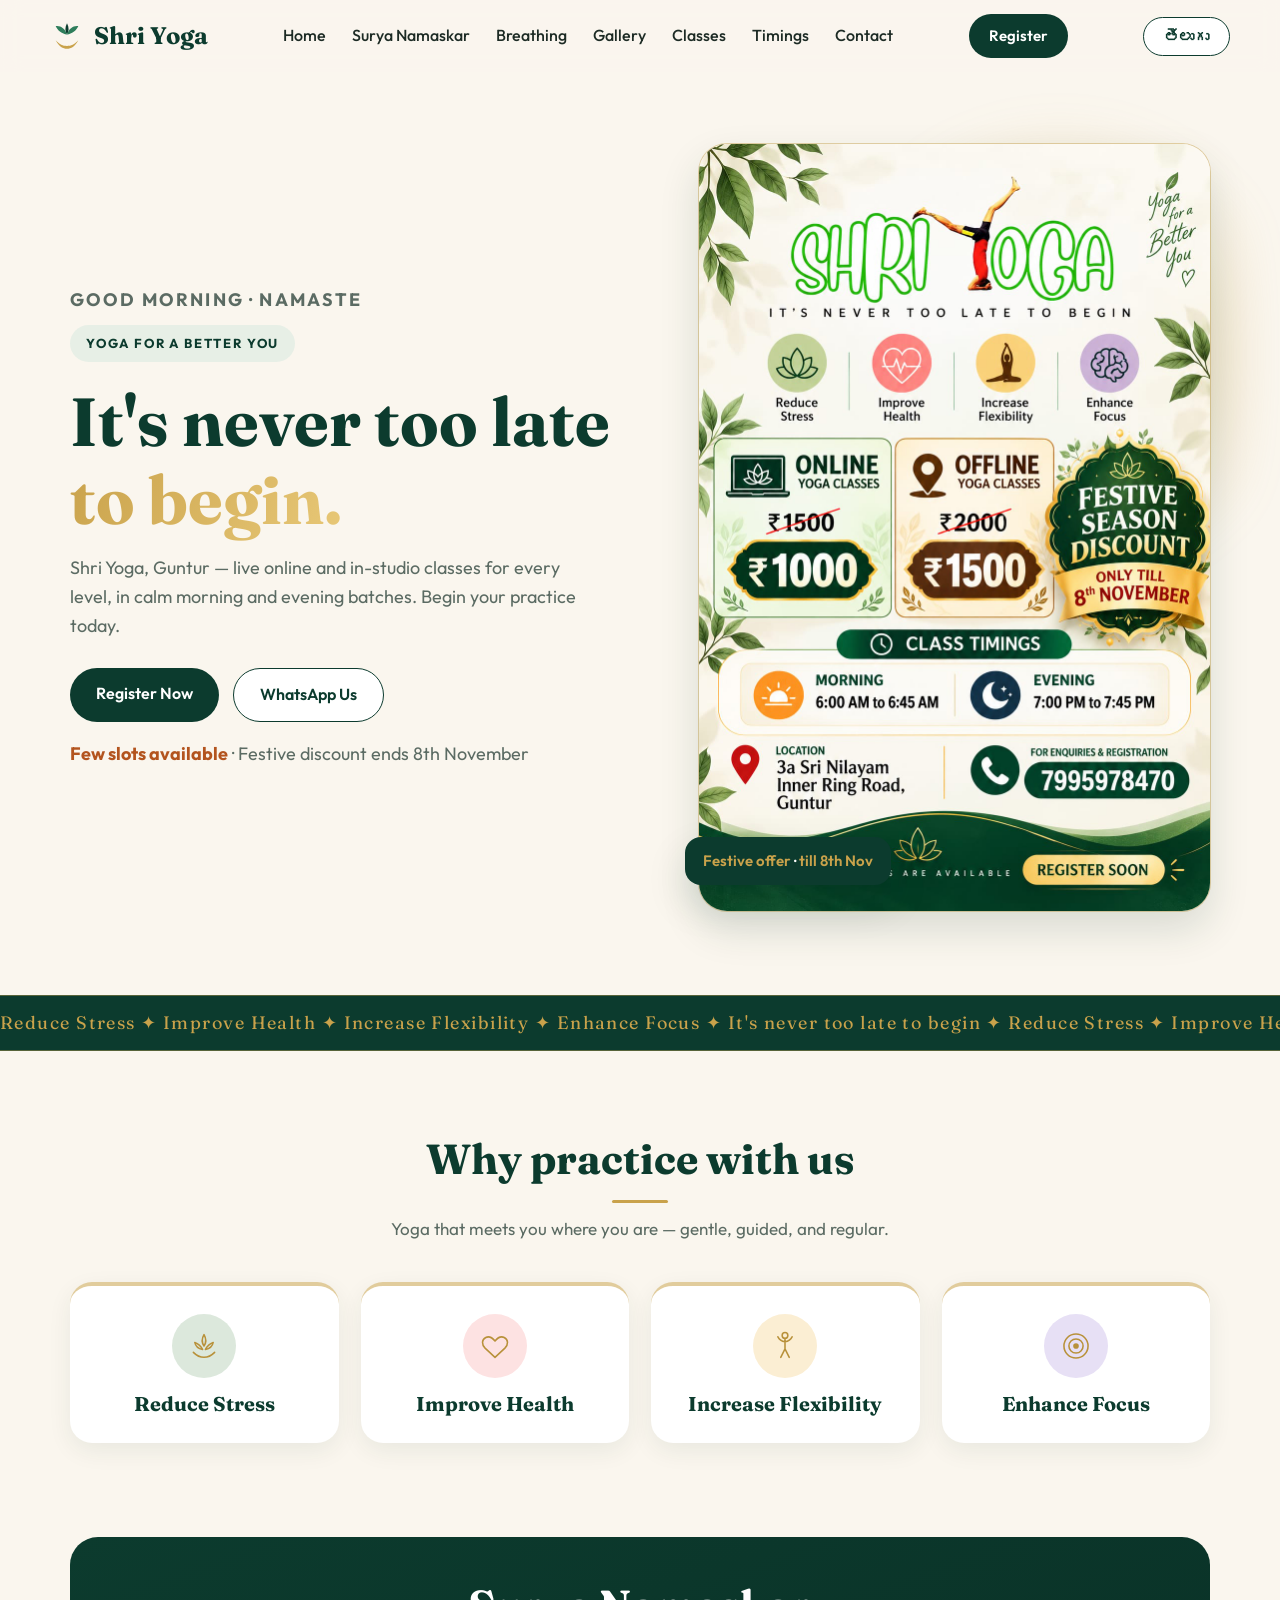
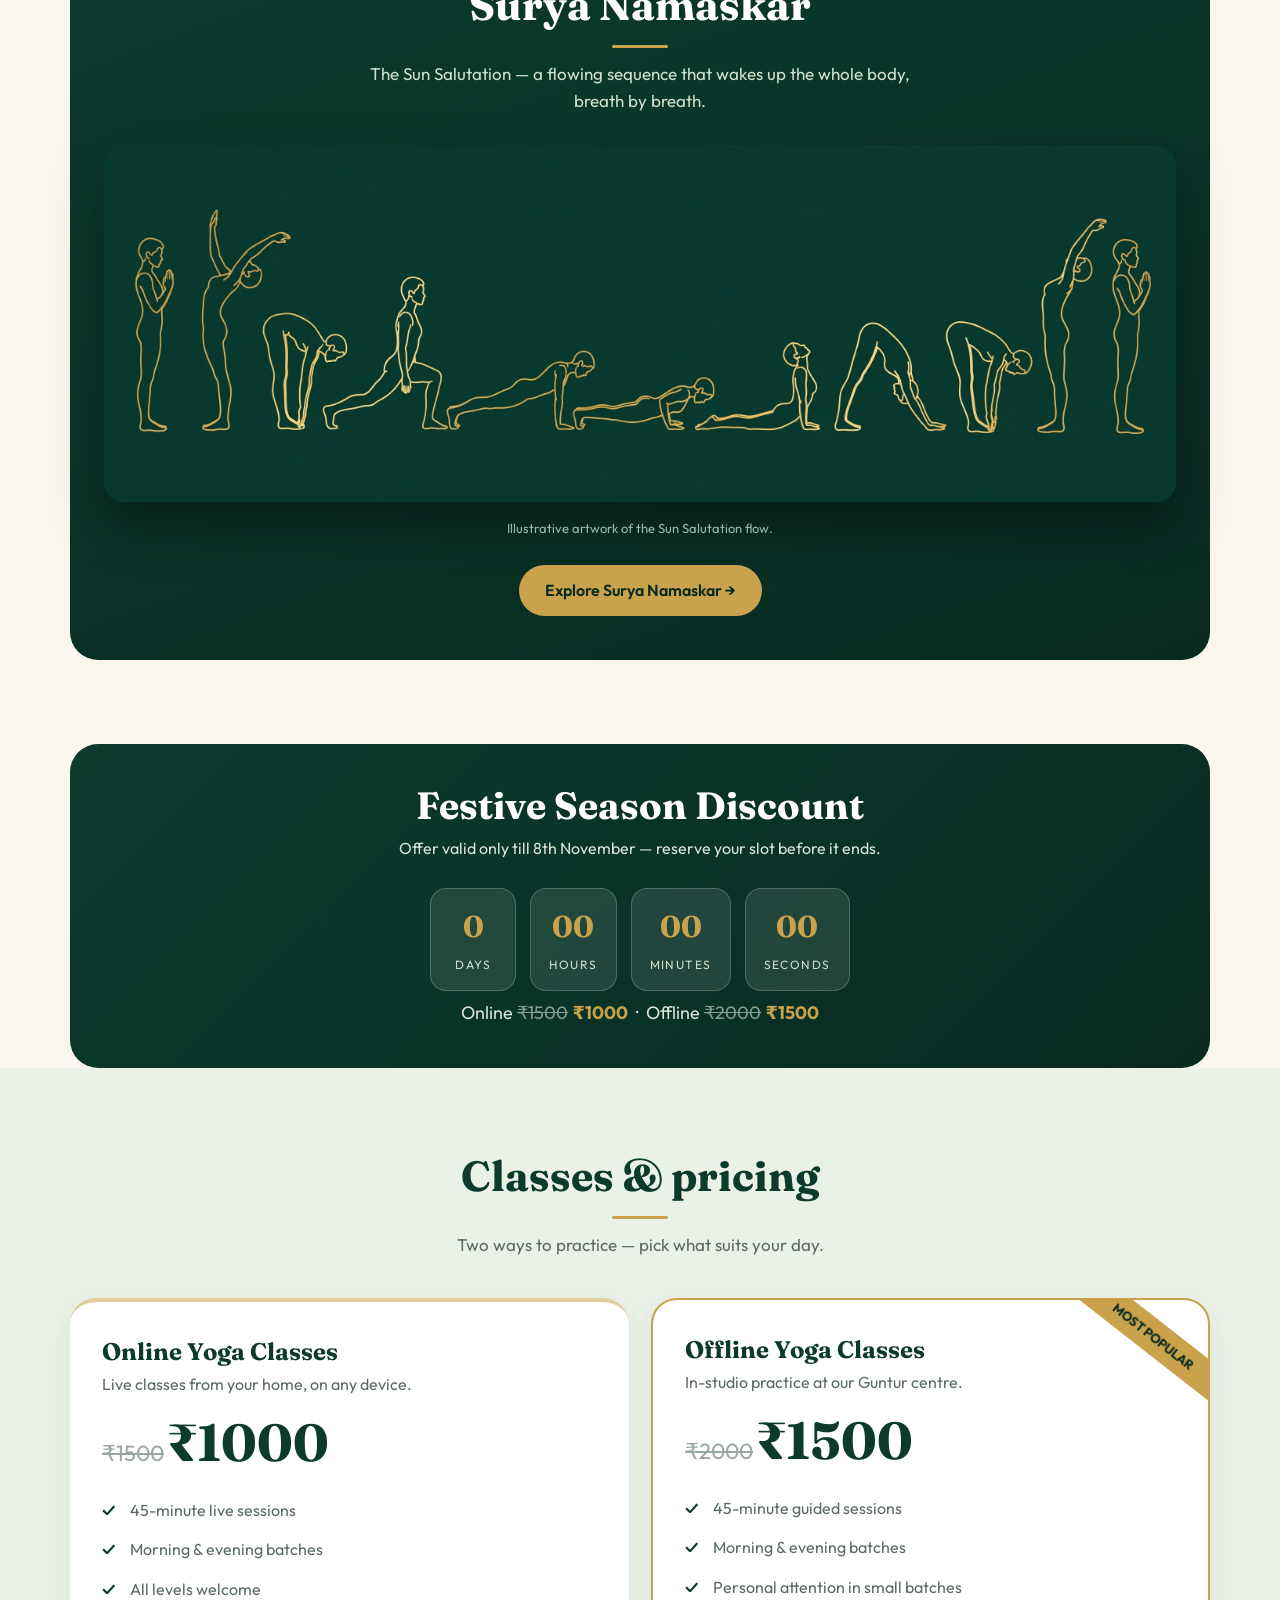
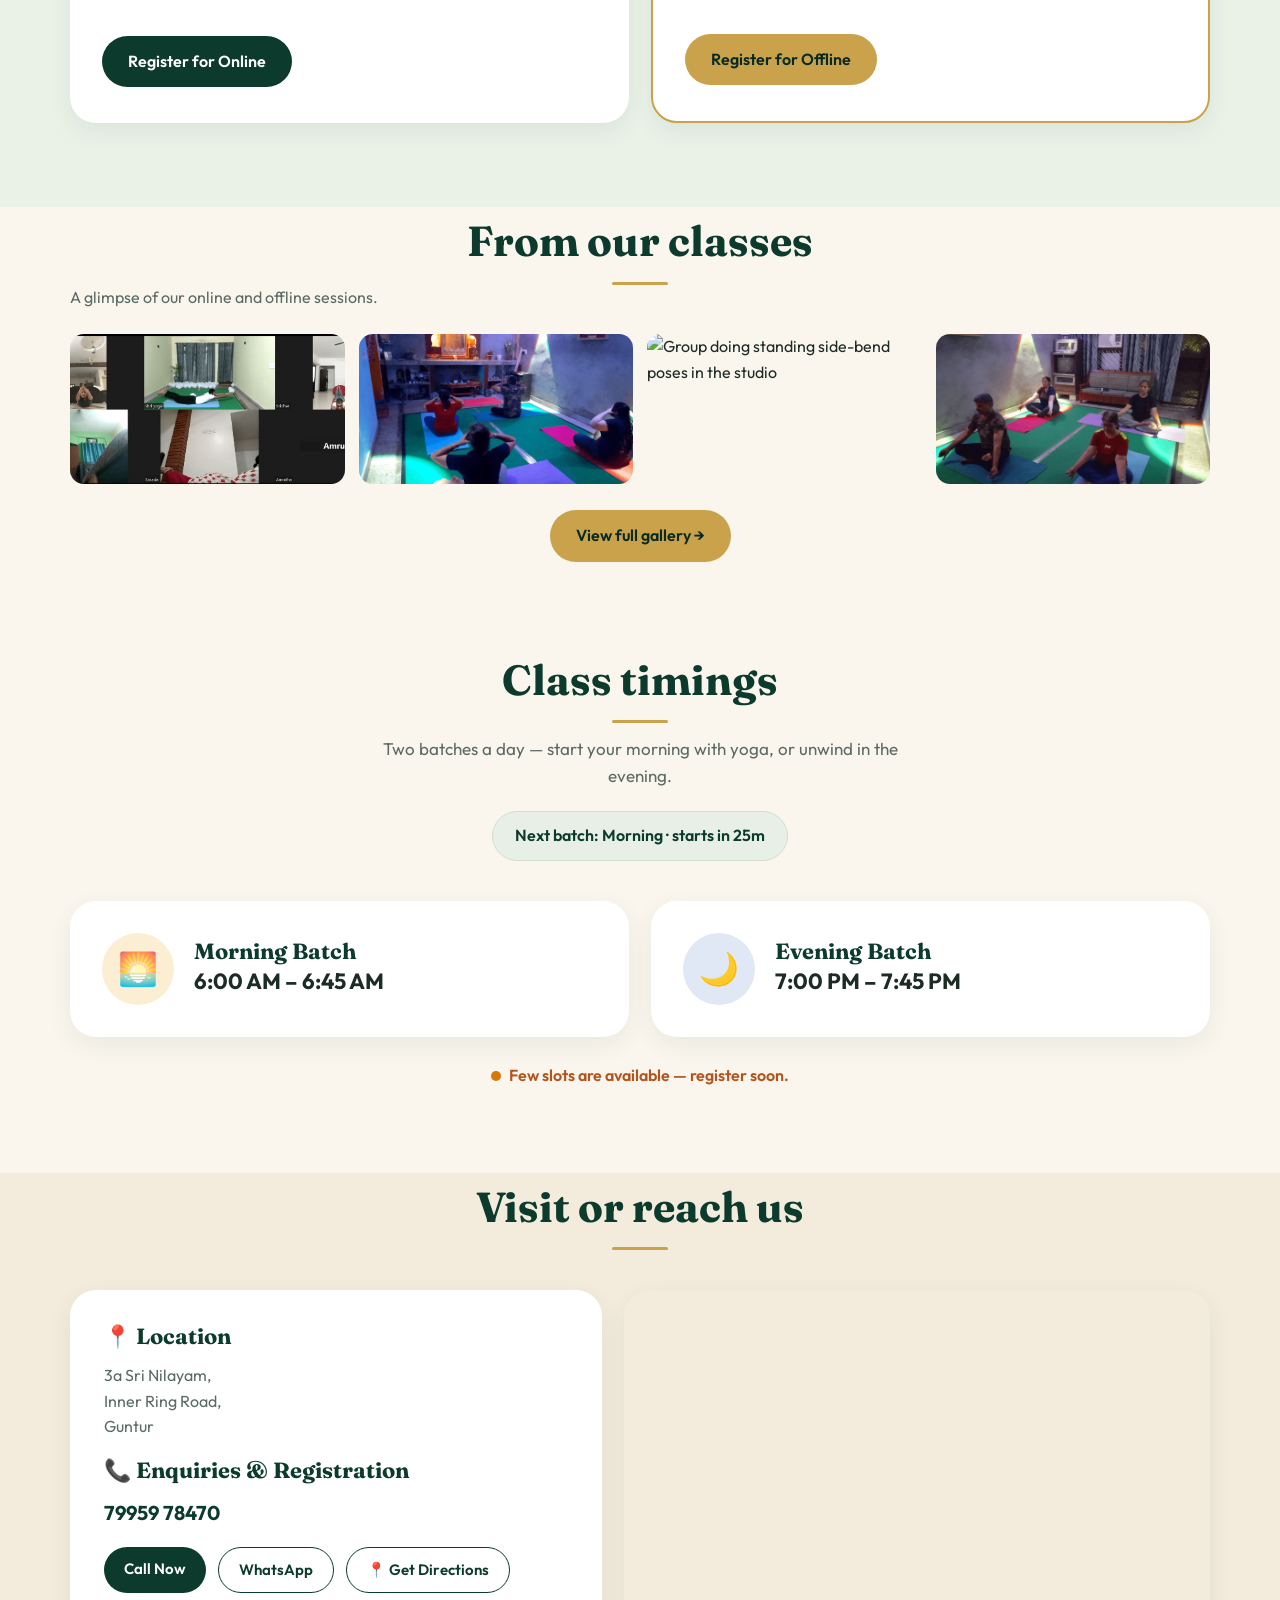
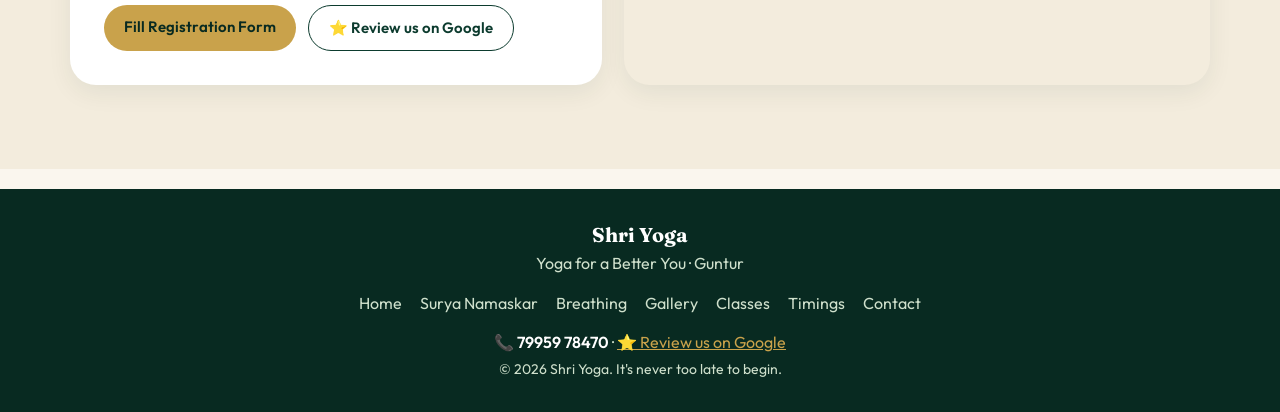
==== commit 647bf749: "Gallery page: 3 online plus 29 offline class photos, home preview strip" ====
--- a/index.html
+++ b/index.html
@@ -30,6 +30,7 @@
       <li><a href="index.html">Home</a></li>
       <li><a href="surya.html">Surya Namaskar</a></li>
       <li><a href="breathe.html">Breathing</a></li>
+      <li><a href="gallery.html">Gallery</a></li>
       <li><a href="index.html#classes">Classes</a></li>
       <li><a href="index.html#timings">Timings</a></li>
       <li><a href="index.html#contact">Contact</a></li>
@@ -129,6 +130,20 @@
         <a class="btn gold" href="https://forms.gle/aTSgxCUhNtvd9ntq8" target="_blank" rel="noopener">Register for Offline</a>
       </div>
     </div>
+  </div>
+</section>
+
+<section class="section" id="gallery-preview" style="padding-top:10px">
+  <div class="wrap">
+    <h2 class="reveal">From our classes</h2>
+    <p class="reveal" style="color:var(--muted)">A glimpse of our online and offline sessions.</p>
+    <div class="preview-strip reveal">
+      <img src="gallery/online-9.png" alt="Online yoga class over video call">
+      <img src="gallery/offline-1.png" alt="Group seated on colourful mats in the studio">
+      <img src="gallery/offline-5.png" alt="Group doing standing side-bend poses in the studio">
+      <img src="gallery/offline-14.png" alt="Group meditating in the studio">
+    </div>
+    <div class="cta-row reveal"><a class="btn gold" href="gallery.html">View full gallery →</a></div>
   </div>
 </section>
 
@@ -176,7 +191,7 @@
 <footer>
   <b>Shri Yoga</b><br>
   <span class="foot-tag">Yoga for a Better You · Guntur</span><br>
-  <div class="foot-links"><a href="index.html">Home</a><a href="surya.html">Surya Namaskar</a><a href="breathe.html">Breathing</a><a href="index.html#classes">Classes</a><a href="index.html#timings">Timings</a><a href="index.html#contact">Contact</a></div>
+  <div class="foot-links"><a href="index.html">Home</a><a href="surya.html">Surya Namaskar</a><a href="breathe.html">Breathing</a><a href="gallery.html">Gallery</a><a href="index.html#classes">Classes</a><a href="index.html#timings">Timings</a><a href="index.html#contact">Contact</a></div>
   <a href="tel:+917995978470" style="color:#fff;text-decoration:none;font-weight:600">📞 79959 78470</a> · <a href="https://g.page/r/CbifOy_LYxk5EBE/review" target="_blank" rel="noopener" style="color:#c9a24b">⭐ Review us on Google</a><br>
   <span style="font-size:14px">© 2026 Shri Yoga. It's never too late to begin.</span>
 </footer>
--- a/styles.css
+++ b/styles.css
@@ -211,3 +211,15 @@
   .nav-links{display:none}
   .nav-links.open{display:flex;flex-direction:column;position:absolute;top:100%;left:0;right:0;background:var(--cream);padding:18px 20px;gap:14px;box-shadow:0 18px 30px rgba(12,59,46,.15)}
 }
+
+/* gallery + home preview strip */
+.gallery-grid{display:grid;grid-template-columns:repeat(auto-fill,minmax(260px,1fr));gap:16px;margin-top:24px}
+.gallery-grid img{width:100%;height:220px;object-fit:cover;border-radius:16px;display:block}
+.gal-title{margin-top:48px}
+.preview-strip{display:grid;grid-template-columns:repeat(4,1fr);gap:14px;margin-top:24px}
+.preview-strip img{width:100%;height:150px;object-fit:cover;border-radius:14px;display:block}
+@media(max-width:820px){
+  .preview-strip{grid-template-columns:repeat(2,1fr)}
+  .preview-strip img{height:120px}
+  .gallery-grid img{height:180px}
+}
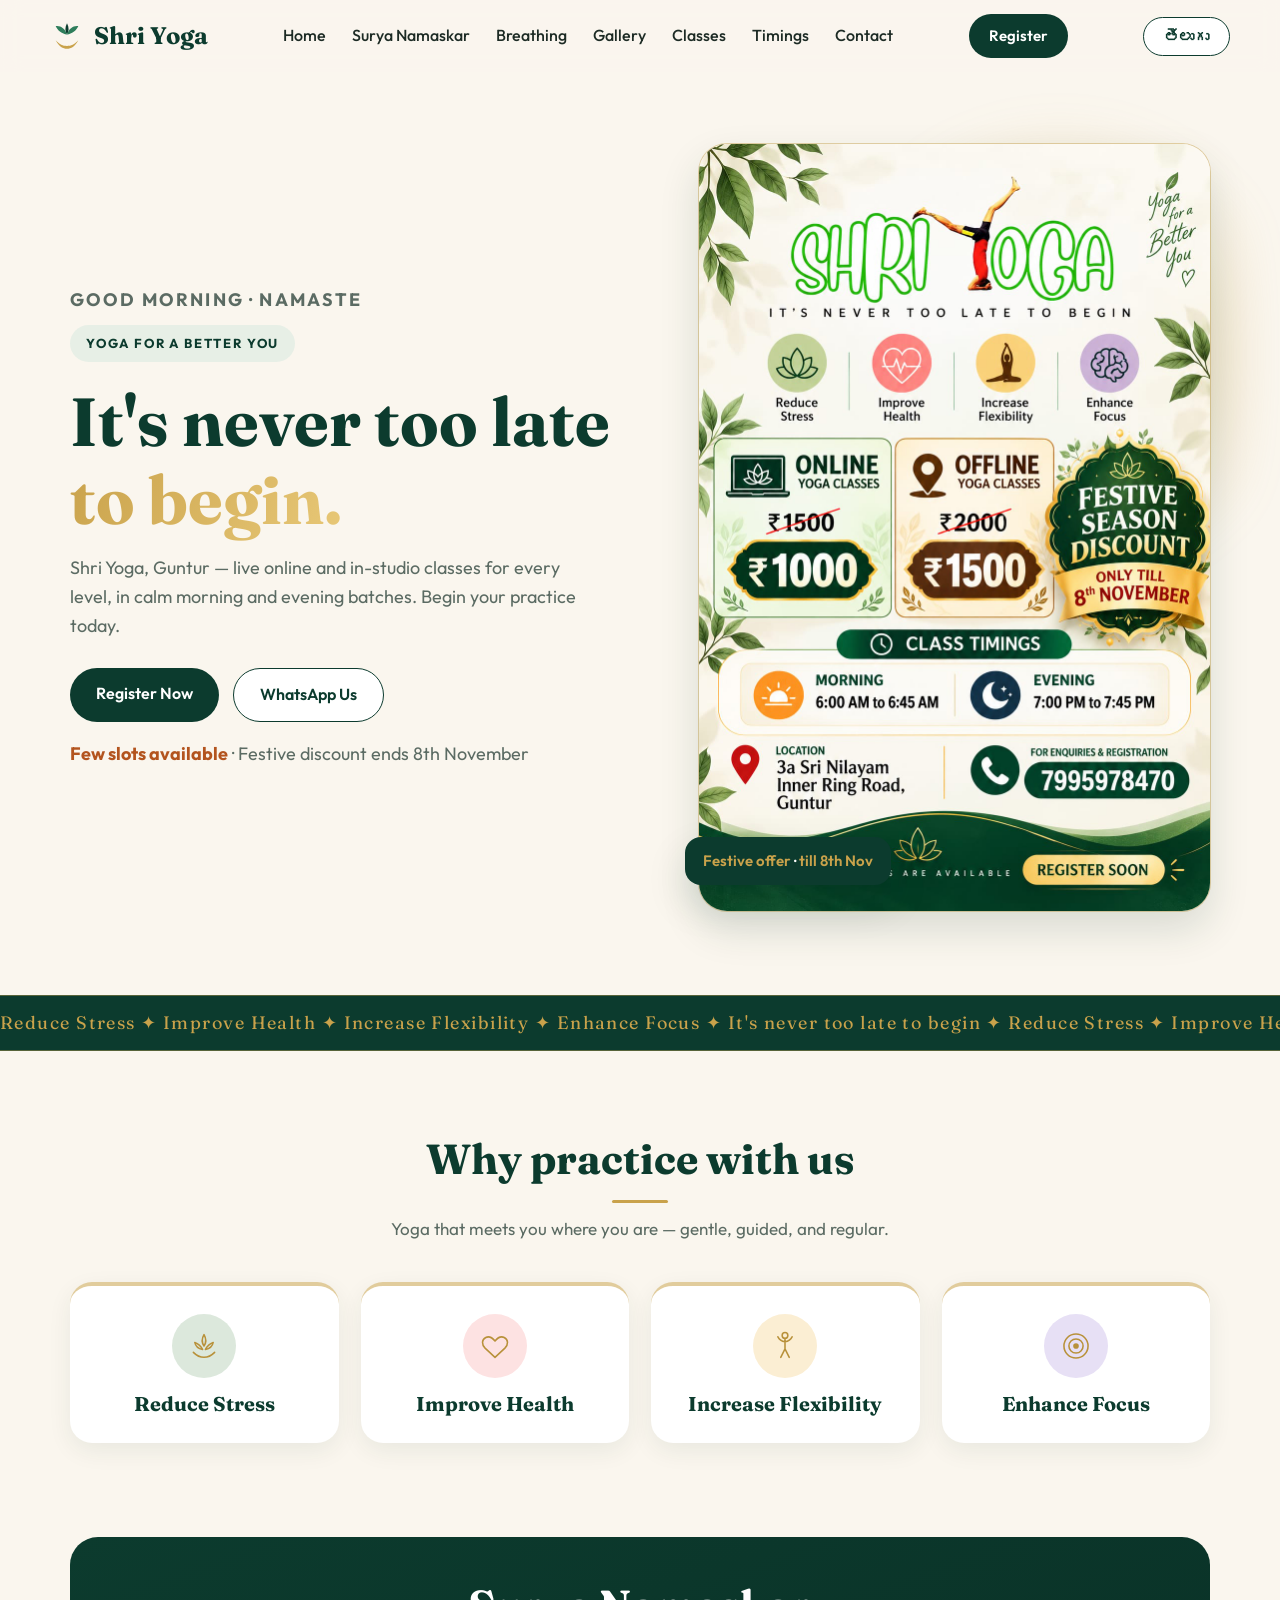
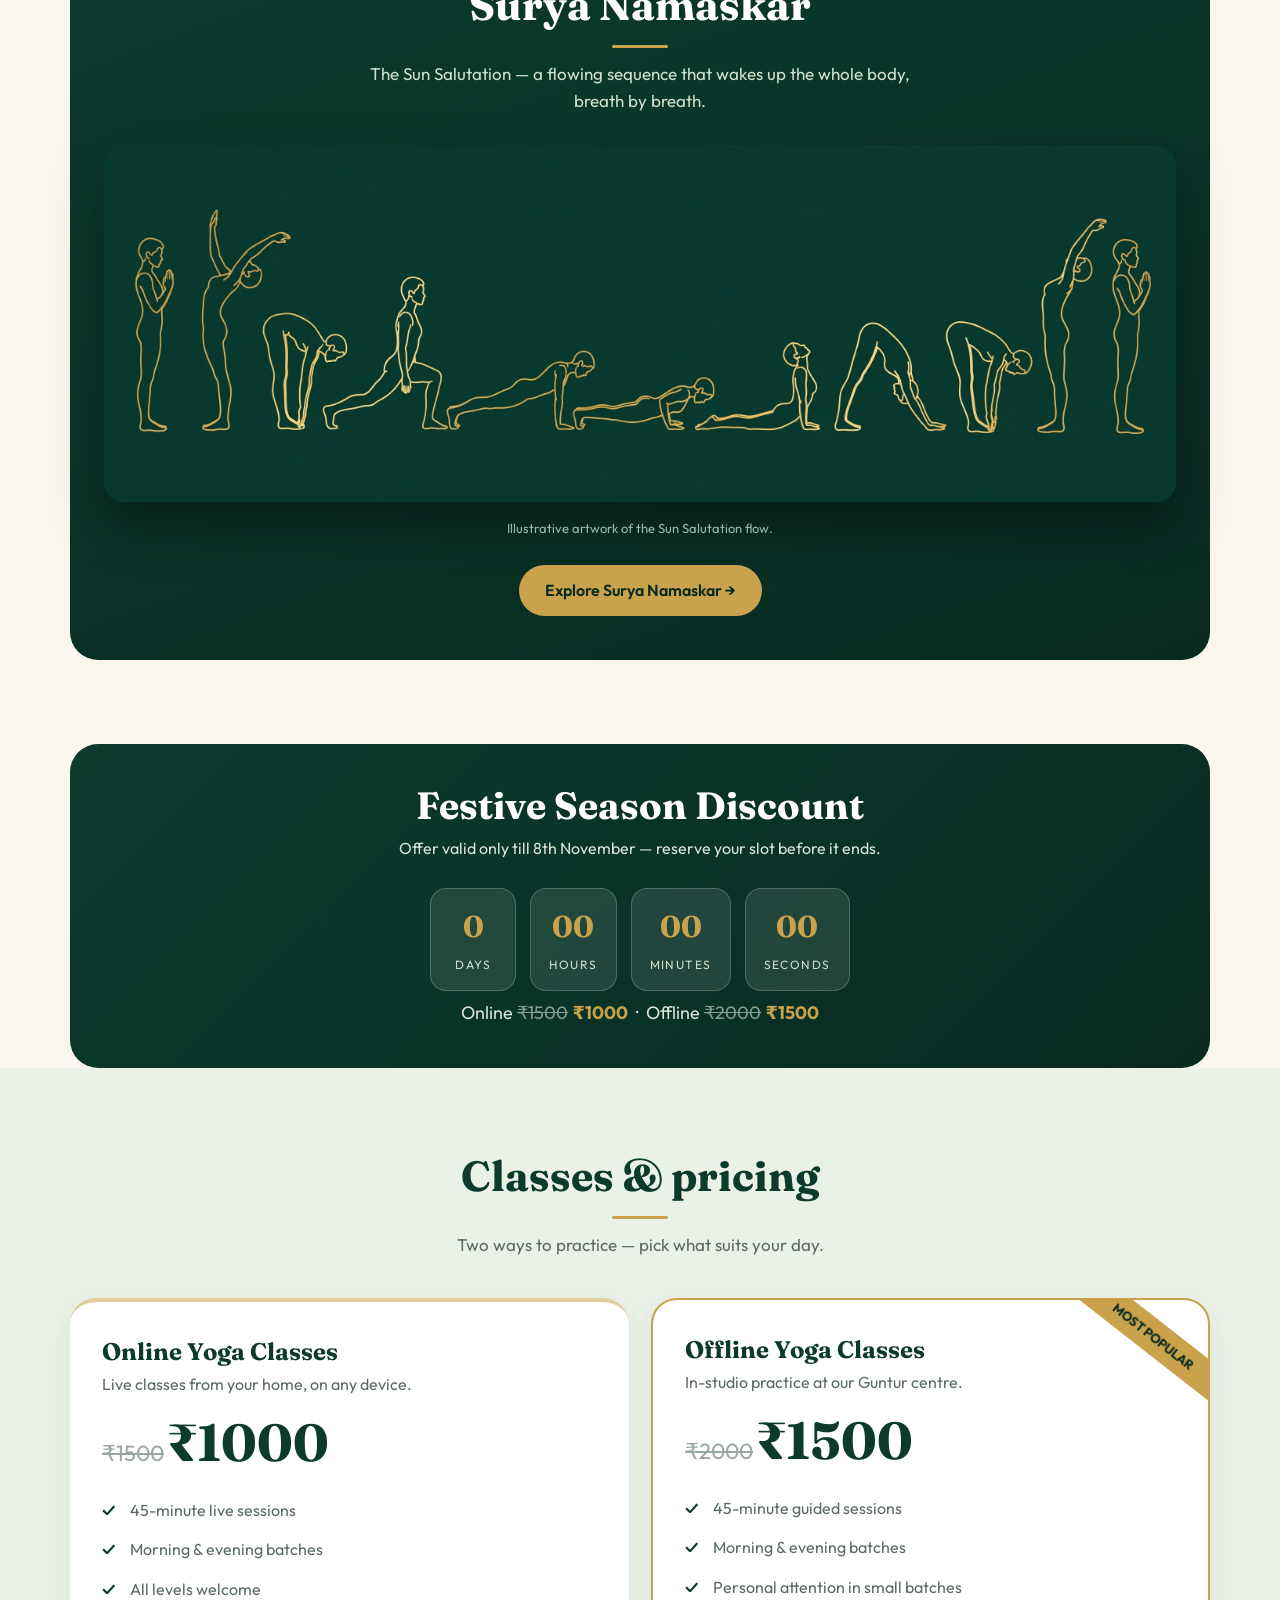
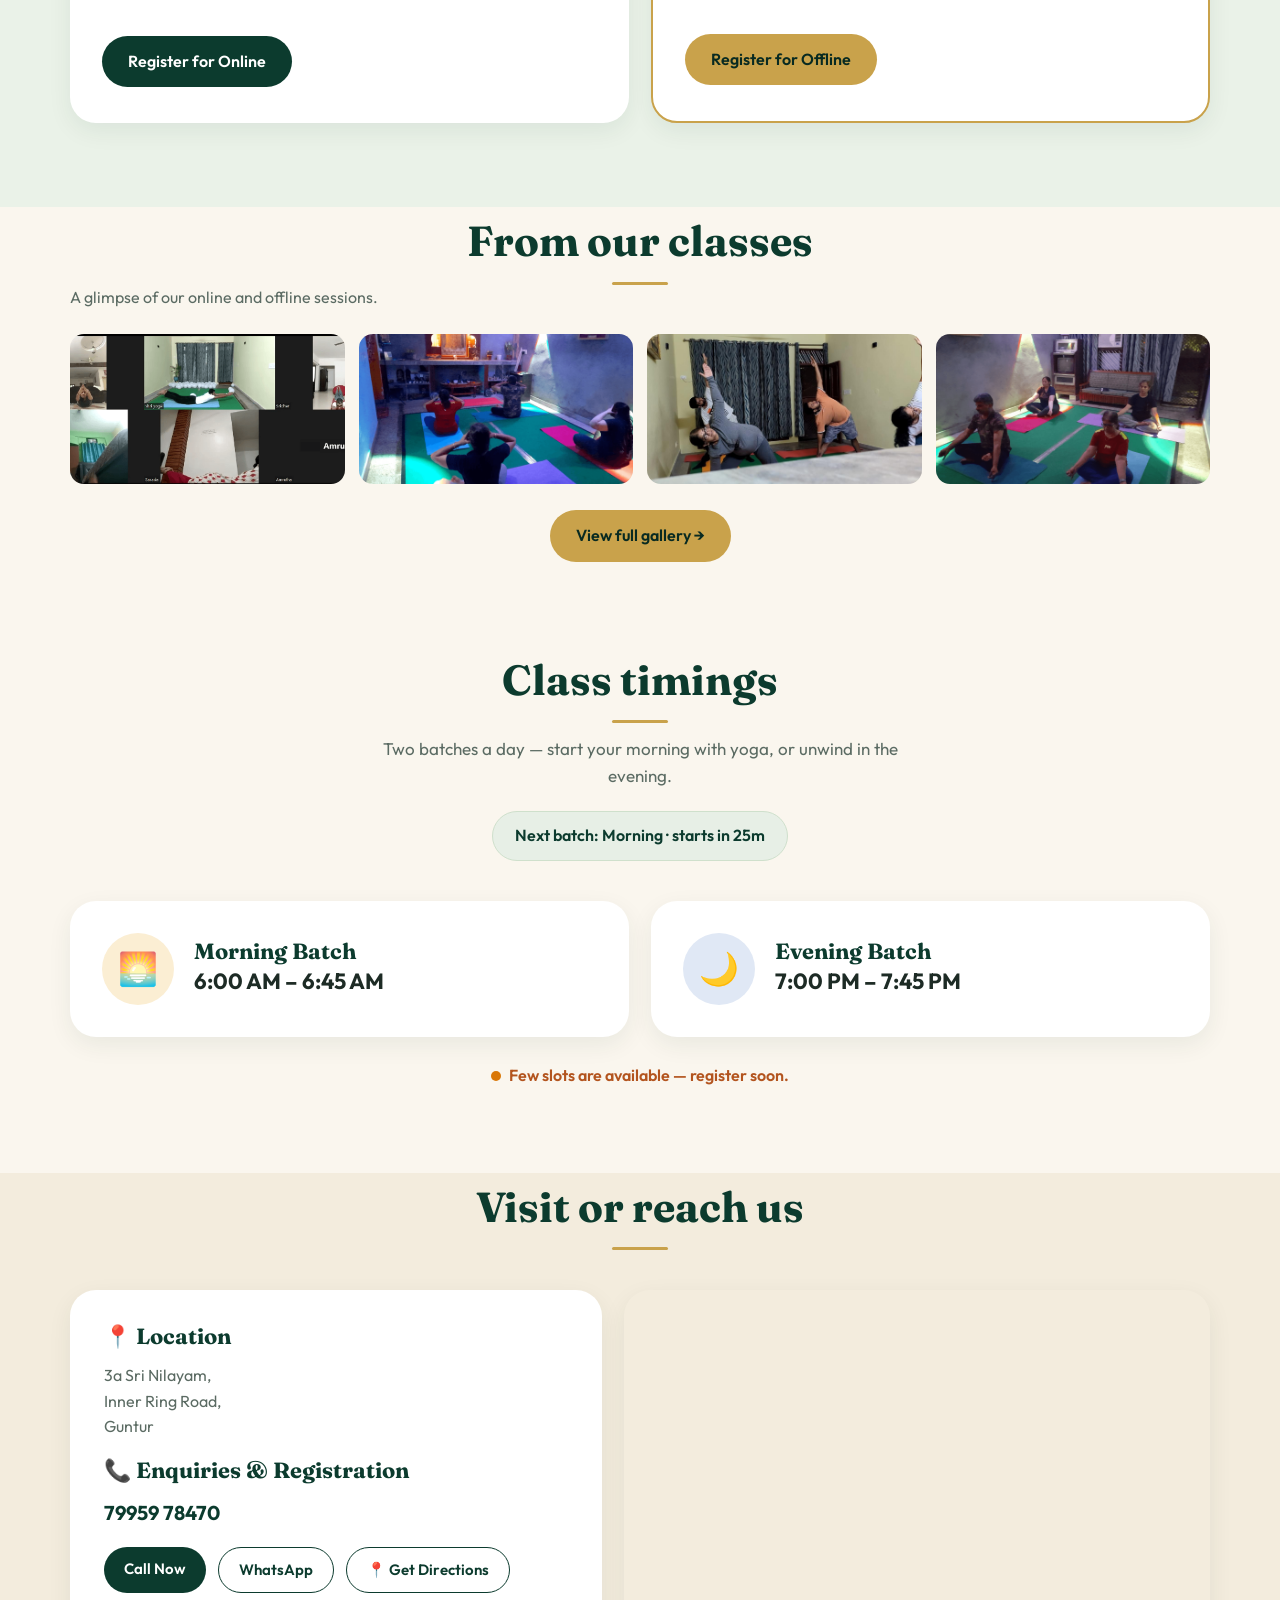
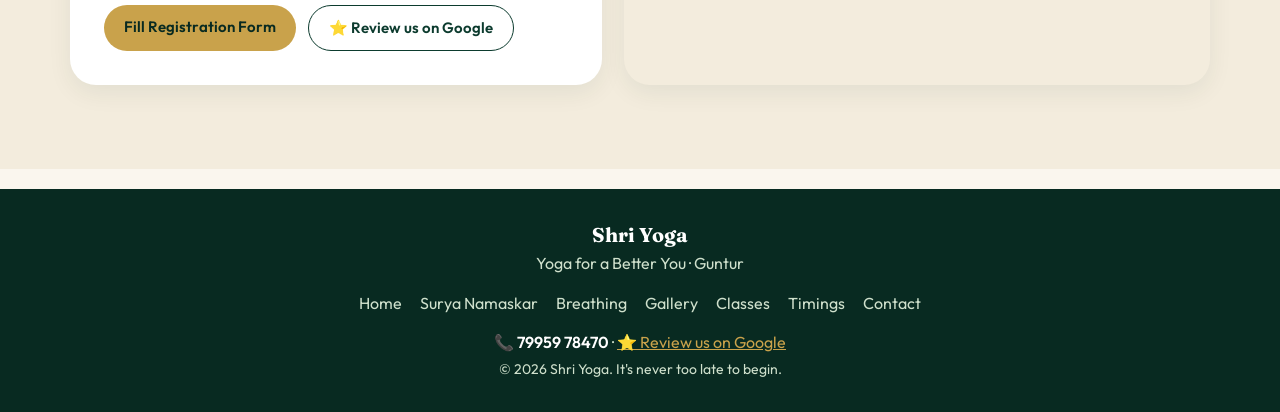
==== commit ba5b0f2f: "Fix offline-5 preview reference plus click-to-zoom lightbox" ====
--- a/index.html
+++ b/index.html
@@ -140,7 +140,7 @@
     <div class="preview-strip reveal">
       <img src="gallery/online-9.png" alt="Online yoga class over video call">
       <img src="gallery/offline-1.png" alt="Group seated on colourful mats in the studio">
-      <img src="gallery/offline-5.png" alt="Group doing standing side-bend poses in the studio">
+      <img src="gallery/offline-5.jpg?v=2" alt="Group doing standing side-bend poses in the studio">
       <img src="gallery/offline-14.png" alt="Group meditating in the studio">
     </div>
     <div class="cta-row reveal"><a class="btn gold" href="gallery.html">View full gallery →</a></div>
@@ -202,6 +202,17 @@
   <a class="gold" href="https://forms.gle/aTSgxCUhNtvd9ntq8" target="_blank" rel="noopener">Register</a>
 </div>
 
+<div class="lightbox" id="lightbox" hidden>
+  <button class="lb-btn lb-close" id="lbClose" type="button" aria-label="Close">×</button>
+  <button class="lb-btn lb-prev" id="lbPrev" type="button" aria-label="Previous">‹</button>
+  <button class="lb-btn lb-next" id="lbNext" type="button" aria-label="Next">›</button>
+  <div class="lb-stage" id="lbStage"><img id="lbImg" src="" alt=""></div>
+  <div class="lb-tools">
+    <button id="lbZoomOut" type="button" aria-label="Zoom out">−</button>
+    <span id="lbZoomLabel">100%</span>
+    <button id="lbZoomIn" type="button" aria-label="Zoom in">+</button>
+  </div>
+</div>
 <script src="app.js"></script>
 </body>
 </html>
--- a/styles.css
+++ b/styles.css
@@ -223,3 +223,18 @@
   .preview-strip img{height:120px}
   .gallery-grid img{height:180px}
 }
+
+/* lightbox: click any class photo to preview + zoom */
+.gallery-grid img, .preview-strip img{cursor:zoom-in}
+.lightbox{position:fixed;inset:0;background:rgba(6,32,26,.93);z-index:300;display:flex;align-items:center;justify-content:center}
+.lightbox[hidden]{display:none}
+.lb-stage{width:100%;height:100%;overflow:auto;display:flex;align-items:center;justify-content:center;padding:64px 12px 76px;box-sizing:border-box}
+.lb-stage img{max-width:94vw;max-height:82vh;object-fit:contain;border-radius:12px;cursor:zoom-in}
+.lb-stage img.zoomed{cursor:zoom-out}
+.lb-btn{position:fixed;z-index:301;background:rgba(255,255,255,.14);color:#fff;border:1px solid rgba(255,255,255,.35);border-radius:50%;width:46px;height:46px;font-size:24px;cursor:pointer;line-height:1}
+.lb-close{top:14px;right:14px}
+.lb-prev{left:12px;top:50%;transform:translateY(-50%)}
+.lb-next{right:12px;top:50%;transform:translateY(-50%)}
+.lb-tools{position:fixed;left:50%;bottom:16px;transform:translateX(-50%);z-index:301;display:flex;align-items:center;gap:10px;background:rgba(255,255,255,.14);border:1px solid rgba(255,255,255,.35);border-radius:999px;padding:6px 10px}
+.lb-tools button{background:#c9a24b;color:#0c3b2e;border:0;border-radius:50%;width:38px;height:38px;font-size:22px;cursor:pointer;line-height:1}
+.lb-tools span{color:#fff;font-weight:600;min-width:52px;text-align:center}
